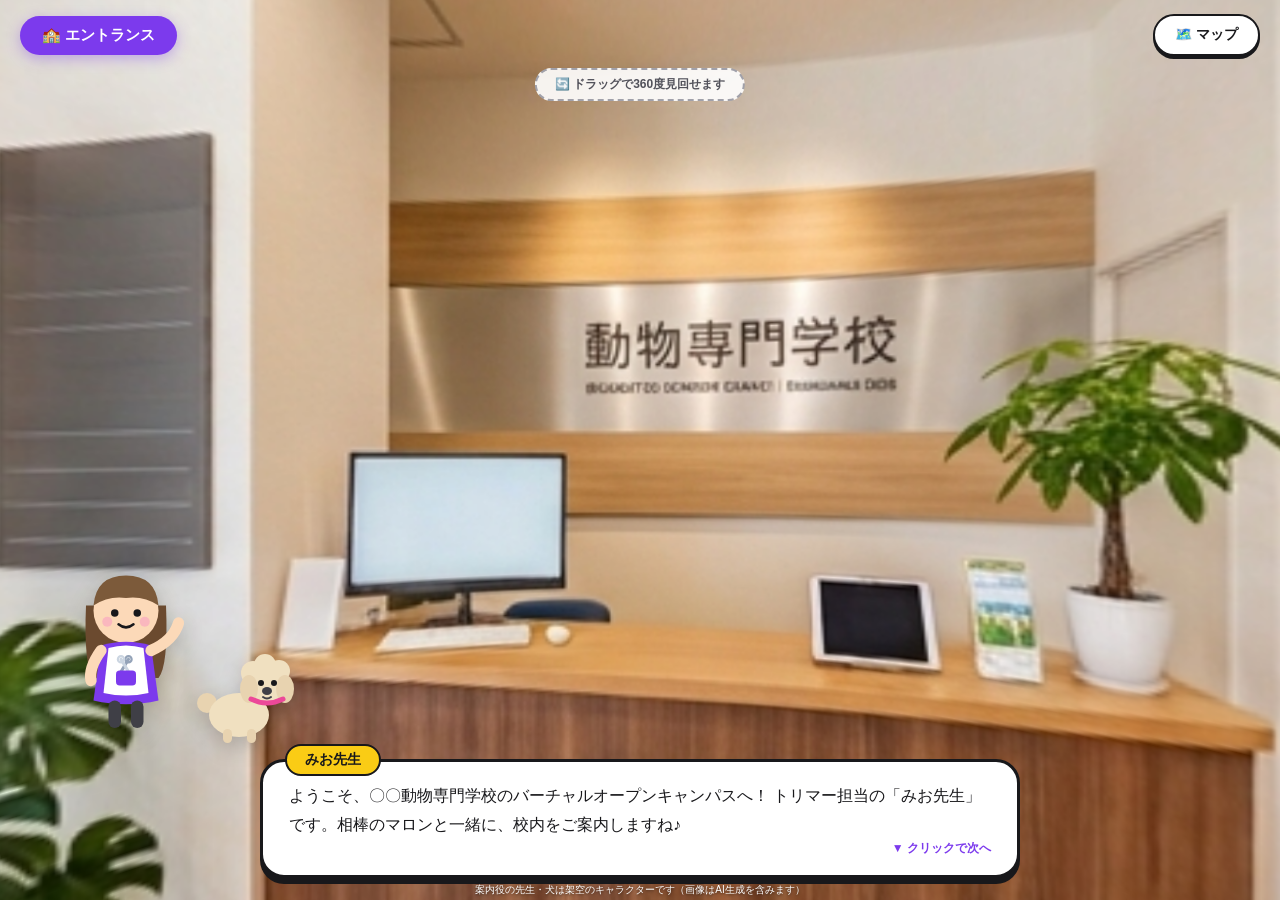
==== open-campus/index.html @ e97d4b20 "feat: 全6エリア完成＋AI生成360度背景を導入 - 看護実習室（さくら先生・新キャラ）・教室（田中先生）・フィナーレ（全員お見送り）を追加 - 全エリアにAI生成の360度背景画像を配置（ph" ====
<!DOCTYPE html>
<html lang="ja">
<head>
<meta charset="UTF-8">
<meta name="viewport" content="width=device-width, initial-scale=1.0">
<title>バーチャルオープンキャンパス｜〇〇動物専門学校</title>
<style>
  :root {
    --purple: #7C3AED;
    --blue: #2563EB;
    --yellow: #FACC15;
    --green: #22C55E;
    --pink: #EC4899;
    --bg: #F4F4F6;
    --ink: #18181B;
  }
  * { margin: 0; padding: 0; box-sizing: border-box; }
  body {
    font-family: "Noto Sans JP", "Hiragino Sans", "Meiryo", sans-serif;
    background: var(--bg);
    color: var(--ink);
    overflow: hidden;
  }

  /* ===== シーン全体 ===== */
  #scene {
    position: relative;
    width: 100vw;
    height: 100vh;
    overflow: hidden;
  }

  /* ===== 360度パノラマ背景 =====
     area.photo に360度写真（エクイレクタングラー形式・横:縦=2:1）の
     パスを入れると実写に切り替わる。null の間は仮背景を自動生成 */
  #pano {
    position: absolute;
    inset: 0;
    width: 100%;
    height: 100%;
    display: block;
    cursor: grab;
    touch-action: none;
    background: linear-gradient(#c7d2fe, #d6d3d1);
  }
  #pano.dragging { cursor: grabbing; }
  #dragHint {
    position: absolute;
    top: 68px;
    left: 50%;
    transform: translateX(-50%);
    background: rgba(255,255,255,0.9);
    border: 2px dashed #A1A1AA;
    border-radius: 999px;
    padding: 6px 18px;
    font-size: 12px;
    font-weight: 700;
    color: #52525B;
    z-index: 15;
    pointer-events: none;
    transition: opacity 0.6s;
  }
  #dragHint.hide { opacity: 0; }

  /* ===== スマホ調整（スマホ優先方針） ===== */
  @media (max-width: 600px) {
    #dialogText { font-size: 14px; }
    .char { bottom: 215px; }
    #dog { bottom: 210px; }
    #areaBadge { font-size: 13px; padding: 8px 16px; }
    #mapBtn { font-size: 13px; padding: 8px 16px; }
    #actions { bottom: 200px; flex-direction: column; align-items: center; }
  }

  /* ===== 上部バー ===== */
  #topbar {
    position: absolute;
    top: 0; left: 0; right: 0;
    display: flex;
    align-items: center;
    justify-content: space-between;
    padding: 14px 20px;
    z-index: 30;
  }
  #areaBadge {
    background: var(--purple);
    color: #fff;
    font-weight: 700;
    font-size: 15px;
    padding: 10px 22px;
    border-radius: 999px;
    box-shadow: 0 4px 14px rgba(124,58,237,0.35);
  }
  #mapBtn {
    background: #fff;
    color: var(--ink);
    font-weight: 700;
    font-size: 14px;
    padding: 10px 20px;
    border-radius: 999px;
    border: 2px solid var(--ink);
    cursor: pointer;
    box-shadow: 0 3px 0 var(--ink);
    transition: transform 0.1s, box-shadow 0.1s;
  }
  #mapBtn:active { transform: translateY(3px); box-shadow: 0 0 0 var(--ink); }

  /* ===== キャラクター配置 ===== */
  .char {
    position: absolute;
    bottom: 160px;
    transition: transform 0.4s ease, opacity 0.4s ease;
    z-index: 10;
  }
  #guide  { left: 4%;  width: min(150px, 20vw); }
  #dog    { left: calc(4% + min(140px, 18vw)); width: min(110px, 15vw); bottom: 155px; }
  #teacher{ right: 4%; width: min(160px, 21vw); opacity: 0; transform: translateX(60px); }
  #teacher.show { opacity: 1; transform: translateX(0); }
  .char svg, .char img { width: 100%; height: auto; display: block; filter: drop-shadow(0 6px 10px rgba(0,0,0,0.18)); }

  /* 架空キャラクターの明記（誤解防止・常時表示） */
  #aiNote {
    position: absolute;
    bottom: 3px;
    left: 50%;
    transform: translateX(-50%);
    font-size: 10px;
    color: #fff;
    text-shadow: 0 1px 3px rgba(0,0,0,0.6);
    z-index: 21;
    pointer-events: none;
    white-space: nowrap;
  }

  /* しゃべっている人がぴょこっと動く */
  @keyframes hop {
    0%, 100% { transform: translateY(0); }
    30% { transform: translateY(-10px); }
  }
  .char.talking svg { animation: hop 0.5s ease; }
  #teacher.show.talking { transform: translateX(0); }

  /* ===== セリフボックス ===== */
  #dialog {
    position: absolute;
    left: 50%;
    bottom: 22px;
    transform: translateX(-50%);
    width: min(760px, 92vw);
    background: #fff;
    border: 3px solid var(--ink);
    border-radius: 24px;
    padding: 20px 26px 18px;
    box-shadow: 0 6px 0 var(--ink);
    cursor: pointer;
    z-index: 20;
    user-select: none;
  }
  #speakerName {
    position: absolute;
    top: -18px;
    left: 22px;
    background: var(--yellow);
    border: 2px solid var(--ink);
    border-radius: 999px;
    padding: 5px 18px;
    font-size: 14px;
    font-weight: 700;
  }
  #speakerName.teacher-tag { background: var(--green); }
  #speakerName.dog-tag { background: var(--pink); color: #fff; }
  #dialogText {
    font-size: 16px;
    line-height: 1.8;
    min-height: 3.6em;
  }
  #nextHint {
    text-align: right;
    font-size: 12px;
    font-weight: 700;
    color: var(--purple);
    animation: blink 1.2s infinite;
  }
  @keyframes blink { 0%,100% { opacity: 1; } 50% { opacity: 0.25; } }

  /* ===== エリア終了時のアクションボタン ===== */
  #actions {
    position: absolute;
    left: 50%;
    bottom: 150px;
    transform: translateX(-50%);
    display: none;
    gap: 12px;
    z-index: 25;
  }
  #actions.show { display: flex; }
  .action-btn {
    background: var(--purple);
    color: #fff;
    font-weight: 700;
    font-size: 15px;
    font-family: inherit;
    padding: 13px 26px;
    border-radius: 999px;
    border: 2px solid var(--ink);
    box-shadow: 0 4px 0 var(--ink);
    cursor: pointer;
    transition: transform 0.1s, box-shadow 0.1s;
  }
  .action-btn.secondary { background: #fff; color: var(--ink); }
  .action-btn:active { transform: translateY(4px); box-shadow: 0 0 0 var(--ink); }
  .action-btn:disabled {
    background: #D4D4D8; color: #71717A;
    box-shadow: 0 4px 0 #A1A1AA; border-color: #A1A1AA;
    cursor: not-allowed;
  }

  /* ===== マップオーバーレイ ===== */
  #mapOverlay {
    position: absolute;
    inset: 0;
    background: rgba(24,24,27,0.65);
    display: none;
    align-items: center;
    justify-content: center;
    z-index: 50;
  }
  #mapOverlay.show { display: flex; }
  #mapPanel {
    background: var(--bg);
    border-radius: 32px;
    padding: 30px 34px;
    width: min(680px, 92vw);
    max-height: 86vh;
    overflow-y: auto;
  }
  #mapPanel h2 {
    font-size: 20px;
    margin-bottom: 4px;
  }
  #mapPanel .sub { font-size: 13px; color: #52525B; margin-bottom: 18px; }
  .map-grid {
    display: grid;
    grid-template-columns: repeat(auto-fill, minmax(180px, 1fr));
    gap: 14px;
  }
  .map-card {
    background: #fff;
    border: 2px solid var(--ink);
    border-radius: 18px;
    padding: 16px;
    cursor: pointer;
    box-shadow: 0 4px 0 var(--ink);
    transition: transform 0.1s, box-shadow 0.1s;
    font-family: inherit;
    text-align: left;
  }
  .map-card:active { transform: translateY(4px); box-shadow: 0 0 0 var(--ink); }
  .map-card .icon { font-size: 30px; }
  .map-card .name { font-weight: 700; font-size: 15px; margin-top: 6px; }
  .map-card .desc { font-size: 12px; color: #52525B; margin-top: 3px; line-height: 1.5; }
  .map-card.locked {
    background: #E4E4E7;
    border-color: #A1A1AA;
    box-shadow: 0 4px 0 #A1A1AA;
    cursor: not-allowed;
    opacity: 0.75;
  }
  .map-card.locked .name::after {
    content: " 準備中";
    font-size: 11px;
    color: var(--pink);
  }
  #closeMap {
    margin-top: 20px;
    width: 100%;
  }
</style>
</head>
<body>

<div id="scene">
  <!-- 360度パノラマ背景 -->
  <canvas id="pano"></canvas>
  <div id="dragHint">🔄 ドラッグで360度見回せます</div>

  <!-- 上部バー -->
  <div id="topbar">
    <div id="areaBadge">🏫 エントランス</div>
    <button id="mapBtn" onclick="openMap()">🗺️ マップ</button>
  </div>

  <!-- 案内役：学生アバター -->
  <div class="char" id="guide">
    <svg viewBox="0 0 120 150" xmlns="http://www.w3.org/2000/svg">
      <!-- 髪（後ろ） -->
      <path d="M28 42 Q26 90 34 100 L86 100 Q94 90 92 42 Z" fill="#6B4A2F"/>
      <!-- 顔 -->
      <circle cx="60" cy="46" r="26" fill="#FCD9B8"/>
      <!-- 前髪 -->
      <path d="M34 42 Q36 18 60 18 Q84 18 86 42 Q74 34 60 36 Q46 34 34 42 Z" fill="#7C5A3A"/>
      <!-- 目 -->
      <circle cx="51" cy="48" r="3" fill="#18181B"/>
      <circle cx="69" cy="48" r="3" fill="#18181B"/>
      <!-- 口（にっこり） -->
      <path d="M54 57 Q60 62 66 57" stroke="#18181B" stroke-width="2" fill="none" stroke-linecap="round"/>
      <!-- ほっぺ -->
      <circle cx="45" cy="55" r="4" fill="#F9A8C0" opacity="0.7"/>
      <circle cx="75" cy="55" r="4" fill="#F9A8C0" opacity="0.7"/>
      <!-- 体（エプロン姿） -->
      <path d="M40 74 Q60 68 80 74 L86 118 Q60 124 34 118 Z" fill="#7C3AED"/>
      <path d="M46 76 Q60 72 74 76 L78 112 Q60 116 42 112 Z" fill="#fff"/>
      <!-- エプロンポケット（トリマーの証・ハサミ入り） -->
      <line x1="56" y1="95" x2="62" y2="85" stroke="#94A3B8" stroke-width="2.5" stroke-linecap="round"/>
      <line x1="62" y1="95" x2="56" y2="85" stroke="#CBD5E1" stroke-width="2.5" stroke-linecap="round"/>
      <circle cx="62" cy="85" r="2.5" fill="none" stroke="#94A3B8" stroke-width="1.8"/>
      <circle cx="56" cy="85" r="2.5" fill="none" stroke="#CBD5E1" stroke-width="1.8"/>
      <rect x="52" y="94" width="16" height="12" rx="3" fill="#7C3AED"/>
      <!-- 腕（右手を上げて案内ポーズ） -->
      <path d="M80 78 Q98 70 102 56" stroke="#FCD9B8" stroke-width="9" fill="none" stroke-linecap="round"/>
      <path d="M40 78 Q30 92 32 102" stroke="#FCD9B8" stroke-width="9" fill="none" stroke-linecap="round"/>
      <!-- 足 -->
      <rect x="46" y="118" width="10" height="22" rx="5" fill="#3F3F46"/>
      <rect x="64" y="118" width="10" height="22" rx="5" fill="#3F3F46"/>
    </svg>
  </div>

  <!-- 案内役：犬（トイプードル風） -->
  <div class="char" id="dog">
    <svg viewBox="0 0 110 100" xmlns="http://www.w3.org/2000/svg">
      <!-- しっぽ -->
      <circle cx="16" cy="58" r="10" fill="#E8D3B0"/>
      <!-- 体 -->
      <ellipse cx="48" cy="70" rx="30" ry="22" fill="#F0E0C0"/>
      <!-- もこもこ頭 -->
      <circle cx="76" cy="38" r="20" fill="#F0E0C0"/>
      <circle cx="62" cy="28" r="12" fill="#F0E0C0"/>
      <circle cx="88" cy="26" r="11" fill="#F0E0C0"/>
      <circle cx="74" cy="20" r="11" fill="#F0E0C0"/>
      <!-- 耳（垂れ耳もこもこ） -->
      <ellipse cx="58" cy="44" rx="9" ry="14" fill="#E8D3B0"/>
      <ellipse cx="94" cy="44" rx="9" ry="14" fill="#E8D3B0"/>
      <!-- 目 -->
      <circle cx="70" cy="38" r="3" fill="#18181B"/>
      <circle cx="83" cy="38" r="3" fill="#18181B"/>
      <!-- 鼻・口 -->
      <ellipse cx="76" cy="46" rx="5" ry="4" fill="#3F3F46"/>
      <path d="M72 52 Q76 55 80 52" stroke="#3F3F46" stroke-width="2" fill="none" stroke-linecap="round"/>
      <!-- 足 -->
      <rect x="32" y="84" width="9" height="14" rx="4.5" fill="#E8D3B0"/>
      <rect x="56" y="84" width="9" height="14" rx="4.5" fill="#E8D3B0"/>
      <!-- 首輪 -->
      <path d="M60 54 Q76 62 92 54" stroke="#EC4899" stroke-width="5" fill="none" stroke-linecap="round"/>
    </svg>
  </div>

  <!-- 先生（エリアごとに登場。見た目はJSのTEACHER_CHARSからキャラ別に注入） -->
  <div class="char" id="teacher"></div>

  <div id="aiNote">案内役の先生・犬は架空のキャラクターです（画像はAI生成を含みます）</div>

  <!-- セリフボックス -->
  <div id="dialog" onclick="nextLine()">
    <div id="speakerName">みお先生</div>
    <div id="dialogText"></div>
    <div id="nextHint">▼ クリックで次へ</div>
  </div>

  <!-- エリア終了時のボタン -->
  <div id="actions">
    <button class="action-btn secondary" onclick="openMap()">🗺️ マップを見る</button>
    <button class="action-btn" id="nextAreaBtn" onclick="goNextArea()">次のエリアへ →</button>
  </div>

  <!-- マップ -->
  <div id="mapOverlay">
    <div id="mapPanel">
      <h2>🗺️ キャンパスマップ</h2>
      <div class="sub">見学したい場所を選んでください</div>
      <div class="map-grid" id="mapGrid"></div>
      <button class="action-btn secondary" id="closeMap" onclick="closeMap()">閉じる</button>
    </div>
  </div>
</div>

<script>
// ================================================================
// エリアデータ
// 新しいエリアを追加する時は、この配列にオブジェクトを1つ足すだけ。
// photo: 実際の写真を使う時にパスを入れる（null ならプレースホルダー表示）
// ================================================================
// 方針メモ：
// - 訪問者の個人情報は一切あずからない（入力フォーム・アクセス解析・Cookie・保存なし）
// - 順路：エントランス → トリミング → トレーニング → 看護 → 教室（座学）→ 実地OC案内で締める
// - エリアは1つずつ作って追加していく（lines が空のエリアは「準備中」でロック）
const AREAS = [
  {
    id: "entrance",
    name: "エントランス",
    icon: "🏫",
    desc: "学校の入口。ツアーはここからスタート！",
    photo: "photos/entrance.jpg",
    unlocked: true,
    lines: [
      { speaker: "guide", name: "みお先生", text: "ようこそ、〇〇動物専門学校のバーチャルオープンキャンパスへ！ トリマー担当の「みお先生」です。相棒のマロンと一緒に、校内をご案内しますね♪" },
      { speaker: "dog", name: "マロン", text: "わんっ！（よろしくね！）" },
      { speaker: "guide", name: "みお先生", text: "ここは学校のエントランス。毎朝、モデル犬のワンちゃんたちが元気に「登校」してくる、にぎやかな場所なんですよ。" },
      { speaker: "teacher", char: "tanaka", name: "田中先生（教務）", text: "こんにちは！ 教務担当の田中です。見学に来てくれてありがとうございます。この学校は「動物が好き」な気持ちを、プロの技術に変える場所です。どうぞゆっくり見ていってくださいね。" },
      { speaker: "guide", name: "みお先生", text: "それではさっそく、いちばんの見どころ・実習室から見ていきましょう！ 右上のマップから行きたい場所を選ぶこともできますよ。" }
    ]
  },
  // ▼ 新しいエリアはここに追加していく（lines を書けば自動で解放される）
  {
    id: "grooming",
    name: "トリミング実習室",
    icon: "✂️",
    desc: "プロ仕様の設備で実習",
    photo: "photos/grooming.jpg",
    unlocked: true,
    lines: [
      { speaker: "guide", name: "みお先生", text: "ここが私の担当、トリミング実習室です！ プロのサロンと同じトリミングテーブルやシャンプー台、ドライヤーがずらりと並んでいるんですよ。" },
      { speaker: "dog", name: "マロン", text: "わん♪（ぼく、ここでカットしてもらうの大好き！）" },
      { speaker: "guide", name: "みお先生", text: "ふふ、マロンはモデル犬の大先輩なんです。授業ではモデル犬たちと一緒に、シャンプーからカットまで、実際に手を動かしながら技術を身につけていきます。" },
      { speaker: "guide", name: "みお先生", text: "あら、マロンったらもうテーブルの上でスタンバイ？ …それでは特別に、ふんわり仕上げにしてあげますね✂️" },
      { speaker: "dog", name: "マロン", text: "わふ〜ん♪（ふわふわになった〜！）" },
      { speaker: "guide", name: "みお先生", text: "在学中にトリマーの資格取得を目指せて、卒業後はサロンや動物病院など進路もさまざま。詳しい話は、ぜひ実地のオープンキャンパスで聞いてくださいね！" }
    ]
  },
  {
    id: "training",
    name: "トレーニング実習室",
    icon: "🎾",
    desc: "しつけ・訓練の実習",
    photo: "photos/training.jpg",
    unlocked: true,
    lines: [
      { speaker: "guide", name: "みお先生", text: "続いては、トレーニング実習室です！ 担当は…あ、大地先生、こんにちは！" },
      { speaker: "teacher", char: "daichi", name: "大地先生（トレーニング担当）", text: "おう、よく来たな！ トレーニング担当の大地だ。ここでは「おすわり」「マテ」の基本のしつけから、障害物コースを駆け抜けるアジリティまで、犬と一緒に体を動かして学ぶぞ！" },
      { speaker: "teacher", char: "daichi", name: "大地先生（トレーニング担当）", text: "よし、ここでクイズだ！ 犬がしっぽをブンブン振っている時の気持ちは？ …①うれしい ②緊張していることもある。どっちだと思う？" },
      { speaker: "guide", name: "みお先生", text: "正解は…実は②のこともあるんです！ しっぽの高さや振り方で、気持ちは全然違います。そんな「犬の気持ちの読み方」も、授業でしっかり学びますよ📖" },
      { speaker: "dog", name: "マロン", text: "わんっ！（ぼくにも合図出して出して！）" },
      { speaker: "teacher", char: "daichi", name: "大地先生（トレーニング担当）", text: "お、マロンはやる気満々だな。よーし……ハイタッチ！" },
      { speaker: "dog", name: "マロン", text: "わん♪（ぱちーん！）" },
      { speaker: "guide", name: "みお先生", text: "できました〜！ マロンのこの技も、ここの授業で覚えたんですよ。犬と気持ちが通じる瞬間は、ぜひ実地のオープンキャンパスで体験してくださいね！" }
    ]
  },
  {
    id: "nursing",
    name: "看護実習室",
    icon: "🩺",
    desc: "動物看護の実習",
    photo: "photos/nursing.jpg",
    unlocked: true,
    lines: [
      { speaker: "guide", name: "みお先生", text: "次は看護実習室です。ここでは、動物たちの健康を守るための勉強をしています。あ、さくら先生！" },
      { speaker: "teacher", char: "sakura", name: "さくら先生（動物看護担当）", text: "こんにちは、動物看護担当のさくらです♪ ここでは聴診器での心音チェックや体重測定など、動物たちの毎日の健康チェックを実習で学びます。" },
      { speaker: "teacher", char: "sakura", name: "さくら先生（動物看護担当）", text: "顕微鏡や処置台など、動物病院と同じような機器もそろっているんですよ。それでは…マロンちゃん、今日も健康診断してみようか♪" },
      { speaker: "dog", name: "マロン", text: "わん…（ドキドキ…でもさくら先生は優しいから平気！）" },
      { speaker: "teacher", char: "sakura", name: "さくら先生（動物看護担当）", text: "うんうん、心臓の音もとってもきれい。マロンちゃん、今日も元気いっぱいです◎" },
      { speaker: "guide", name: "みお先生", text: "ここでの学びは、国家資格「愛玩動物看護師」を目指す道にもつながっています。動物の命を支えるお仕事に興味がある方は、ぜひじっくり見てくださいね。" }
    ]
  },
  {
    id: "classroom",
    name: "教室（座学）",
    icon: "📚",
    desc: "授業や学べる内容を紹介",
    photo: "photos/classroom.jpg",
    unlocked: true,
    lines: [
      { speaker: "guide", name: "みお先生", text: "最後は教室です。座学の授業はこのお部屋で行います。田中先生、いま授業中ですか？" },
      { speaker: "teacher", char: "tanaka", name: "田中先生（教務）", text: "おや、みなさんようこそ。ちょうど犬学の授業中ですよ。犬の体のしくみ、動物行動学、ペットビジネスまで、座学では幅広く学びます。" },
      { speaker: "teacher", char: "tanaka", name: "田中先生（教務）", text: "「なぜ？」を教室で学んで、実習室で「なるほど！」と確かめる。この繰り返しが、プロへのいちばんの近道なんです。" },
      { speaker: "guide", name: "みお先生", text: "クラスは質問しやすい雰囲気で、同じ夢を持つ仲間ともすぐ仲良くなれますよ。…あら？ マロン？" },
      { speaker: "dog", name: "マロン", text: "すぴー…（授業の声、きもちいい…）" },
      { speaker: "guide", name: "みお先生", text: "もう、マロンったら！ ふふ、こんなふうに犬たちと一緒に、のびのび学べる学校です♪" }
    ]
  },
  {
    id: "finale",
    name: "実地オープンキャンパス案内",
    icon: "🌸",
    desc: "次は本物の学校で会いましょう！",
    photo: "photos/finale.jpg",
    unlocked: true,
    lines: [
      { speaker: "guide", name: "みお先生", text: "これでバーチャルオープンキャンパスはおしまいです。最後に、先生たちからメッセージがあります！" },
      { speaker: "teacher", char: "tanaka", name: "田中先生（教務）", text: "本日はご来場ありがとうございました。実際の学校では、授業見学や個別相談もできますよ。" },
      { speaker: "teacher", char: "daichi", name: "大地先生（トレーニング担当）", text: "次は本物のワンちゃんたちと一緒に待ってるぞ！ 体験実習、燃えるぞー！" },
      { speaker: "teacher", char: "sakura", name: "さくら先生（動物看護担当）", text: "かわいいモデル犬たちも、みなさんに会えるのを楽しみにしています♪" },
      { speaker: "dog", name: "マロン", text: "わんわんっ！（今度は本物のぼくに会いに来てね！）" },
      { speaker: "guide", name: "みお先生", text: "実地のオープンキャンパスの日程は、学校の公式サイトでご案内しています。それでは、本物の学校でお会いしましょう！ 案内役は、みお先生とマロンでした♪" }
    ]
  }
];

// ================================================================
// 360度パノラマビューア（外部ライブラリ不使用・WebGL直書き）
// 実写に切り替える時：AREAS の photo に 2:1 のエクイレクタングラー
// 画像パス（例 "photos/entrance.jpg"）を入れるだけ。
// ================================================================
const panoCanvas = document.getElementById("pano");
const gl = panoCanvas.getContext("webgl", { antialias: true });
let yaw = 0, pitch = 0, autoRotate = true, texReady = false;
const uni = {};

const VSH = `attribute vec2 aPos; varying vec2 vUV;
void main(){ vUV = aPos; gl_Position = vec4(aPos, 0.0, 1.0); }`;
const FSH = `precision mediump float; varying vec2 vUV;
uniform float uYaw,uPitch,uAspect,uFov; uniform sampler2D uTex;
void main(){
  float t = tan(uFov*0.5);
  vec3 d = normalize(vec3(vUV.x*t*uAspect, vUV.y*t, -1.0));
  float cp=cos(uPitch), sp=sin(uPitch);
  d = vec3(d.x, d.y*cp - d.z*sp, d.y*sp + d.z*cp);
  float cy=cos(uYaw), sy=sin(uYaw);
  d = vec3(d.x*cy + d.z*sy, d.y, -d.x*sy + d.z*cy);
  float u = atan(d.x, -d.z)/6.2831853 + 0.5;
  float v = 0.5 - asin(clamp(d.y,-1.0,1.0))/3.1415927;
  gl_FragColor = texture2D(uTex, vec2(u,v));
}`;

function initPano() {
  if (!gl) return;
  const sh = (type, src) => {
    const s = gl.createShader(type);
    gl.shaderSource(s, src);
    gl.compileShader(s);
    return s;
  };
  const prog = gl.createProgram();
  gl.attachShader(prog, sh(gl.VERTEX_SHADER, VSH));
  gl.attachShader(prog, sh(gl.FRAGMENT_SHADER, FSH));
  gl.linkProgram(prog);
  gl.useProgram(prog);
  const buf = gl.createBuffer();
  gl.bindBuffer(gl.ARRAY_BUFFER, buf);
  gl.bufferData(gl.ARRAY_BUFFER, new Float32Array([-1,-1, 1,-1, -1,1, 1,1]), gl.STATIC_DRAW);
  const loc = gl.getAttribLocation(prog, "aPos");
  gl.enableVertexAttribArray(loc);
  gl.vertexAttribPointer(loc, 2, gl.FLOAT, false, 0, 0);
  ["uYaw","uPitch","uAspect","uFov"].forEach(n => uni[n] = gl.getUniformLocation(prog, n));
  gl.bindTexture(gl.TEXTURE_2D, gl.createTexture());
  resizePano();
  requestAnimationFrame(drawPano);
}

function setPanoTexture(source) {
  if (!gl) return;
  gl.texImage2D(gl.TEXTURE_2D, 0, gl.RGBA, gl.RGBA, gl.UNSIGNED_BYTE, source);
  gl.generateMipmap(gl.TEXTURE_2D);
  gl.texParameteri(gl.TEXTURE_2D, gl.TEXTURE_MIN_FILTER, gl.LINEAR_MIPMAP_LINEAR);
  gl.texParameteri(gl.TEXTURE_2D, gl.TEXTURE_WRAP_S, gl.REPEAT);
  gl.texParameteri(gl.TEXTURE_2D, gl.TEXTURE_WRAP_T, gl.CLAMP_TO_EDGE);
  texReady = true;
}

function resizePano() {
  if (!gl) return;
  const dpr = Math.min(window.devicePixelRatio || 1, 2);
  panoCanvas.width = panoCanvas.clientWidth * dpr;
  panoCanvas.height = panoCanvas.clientHeight * dpr;
  gl.viewport(0, 0, panoCanvas.width, panoCanvas.height);
}
window.addEventListener("resize", resizePano);

function drawPano() {
  if (gl && texReady) {
    if (autoRotate) yaw += 0.0008;
    gl.uniform1f(uni.uYaw, yaw);
    gl.uniform1f(uni.uPitch, pitch);
    gl.uniform1f(uni.uAspect, panoCanvas.width / panoCanvas.height);
    gl.uniform1f(uni.uFov, (panoCanvas.clientWidth < 600 ? 85 : 72) * Math.PI / 180);
    gl.drawArrays(gl.TRIANGLE_STRIP, 0, 4);
  }
  requestAnimationFrame(drawPano);
}

// ドラッグ・スワイプで見回す
let dragging = false, lastX = 0, lastY = 0;
panoCanvas.addEventListener("pointerdown", e => {
  dragging = true;
  autoRotate = false;
  lastX = e.clientX; lastY = e.clientY;
  panoCanvas.classList.add("dragging");
  panoCanvas.setPointerCapture(e.pointerId);
  document.getElementById("dragHint").classList.add("hide");
});
panoCanvas.addEventListener("pointermove", e => {
  if (!dragging) return;
  yaw   += (e.clientX - lastX) * 0.0035;
  pitch += (e.clientY - lastY) * 0.0035;
  pitch = Math.max(-1.2, Math.min(1.2, pitch));
  lastX = e.clientX; lastY = e.clientY;
});
["pointerup", "pointercancel"].forEach(ev =>
  panoCanvas.addEventListener(ev, () => {
    dragging = false;
    panoCanvas.classList.remove("dragging");
  })
);

// 仮背景（360度写真が来るまでのプレースホルダー）を自動生成
function makePlaceholderPano(area) {
  const W = 2048, H = 1024;
  const c = document.createElement("canvas");
  c.width = W; c.height = H;
  const x = c.getContext("2d");
  const horizon = H * 0.62;

  // 天井〜壁
  const g = x.createLinearGradient(0, 0, 0, horizon);
  g.addColorStop(0, "#c7d2fe");
  g.addColorStop(1, "#eef2ff");
  x.fillStyle = g;
  x.fillRect(0, 0, W, horizon);

  // 床
  const f = x.createLinearGradient(0, horizon, 0, H);
  f.addColorStop(0, "#e7e5e4");
  f.addColorStop(1, "#a8a29e");
  x.fillStyle = f;
  x.fillRect(0, horizon, W, H - horizon);

  // 巾木ライン
  x.fillStyle = "rgba(24,24,27,0.2)";
  x.fillRect(0, horizon - 3, W, 6);

  // 床のパース線（奥行き感）
  x.strokeStyle = "rgba(24,24,27,0.08)";
  x.lineWidth = 3;
  for (let i = 0; i <= 32; i++) {
    x.beginPath();
    x.moveTo((W / 32) * i, horizon);
    x.lineTo((W / 32) * i, H);
    x.stroke();
  }

  // 右側に窓
  x.fillStyle = "#bfdbfe";
  x.strokeStyle = "#818cf8";
  x.lineWidth = 6;
  for (const wx of [W * 0.68, W * 0.80]) {
    x.fillRect(wx, H * 0.30, W * 0.08, H * 0.24);
    x.strokeRect(wx, H * 0.30, W * 0.08, H * 0.24);
  }

  // 左側にドア
  x.fillStyle = "#ddd6fe";
  x.strokeStyle = "#7C3AED";
  x.fillRect(W * 0.22, H * 0.28, W * 0.07, H * 0.34);
  x.strokeRect(W * 0.22, H * 0.28, W * 0.07, H * 0.34);

  // 前方の案内パネル
  const label = "📷 ここに「" + area.name + "」の360度写真が入ります";
  x.font = "bold 44px 'Noto Sans JP', 'Hiragino Sans', 'Meiryo', sans-serif";
  x.textAlign = "center";
  x.textBaseline = "middle";
  const tw = x.measureText(label).width;
  const px = W / 2, py = H * 0.42, pw = tw + 80, ph = 100;
  x.fillStyle = "rgba(255,255,255,0.9)";
  x.strokeStyle = "#A1A1AA";
  x.lineWidth = 4;
  x.setLineDash([14, 10]);
  x.beginPath();
  if (x.roundRect) x.roundRect(px - pw / 2, py - ph / 2, pw, ph, 30);
  else x.rect(px - pw / 2, py - ph / 2, pw, ph);
  x.fill();
  x.stroke();
  x.setLineDash([]);
  x.fillStyle = "#3F3F46";
  x.fillText(label, px, py);

  // 方角の目印
  x.font = "bold 34px 'Noto Sans JP', sans-serif";
  x.fillStyle = "rgba(63,63,70,0.55)";
  x.fillText("ひだり →", W * 0.25, H * 0.20);
  x.fillText("← みぎ", W * 0.75, H * 0.20);
  x.fillText("うしろ", W * 0.03, H * 0.20);
  x.fillText("うしろ", W * 0.97, H * 0.20);

  return c;
}

function setPanorama(area) {
  yaw = 0; pitch = 0; autoRotate = true;
  // まず仮背景を表示し、photo のファイルが実在すれば読み込み完了後に差し替える
  // （ファイルがまだ無くてもエラーにならず仮背景のまま動く）
  setPanoTexture(makePlaceholderPano(area));
  if (area.photo) {
    const img = new Image();
    img.onload = () => {
      // WebGL1は2の累乗サイズしか扱えないため、どんな画像が来ても
      // 2:1の累乗キャンバスに描き直してから使う（サイズ・比率は自由でOK）
      const max = gl ? gl.getParameter(gl.MAX_TEXTURE_SIZE) : 2048;
      const w = max >= 4096 ? 4096 : 2048;
      const pot = document.createElement("canvas");
      pot.width = w;
      pot.height = w / 2;
      pot.getContext("2d").drawImage(img, 0, 0, pot.width, pot.height);
      setPanoTexture(pot);
    };
    img.src = area.photo;
  }
}

// ================================================================
// 先生キャラの見た目（性格・担当の特徴を反映して描き分け）
// 新しい先生を作る時：ここにSVGを追加し、セリフに char: "キー" を付ける
// ================================================================
const TEACHER_CHARS = {
  // 田中先生（教務）：穏やか系。カーディガン＋ネクタイ＋丸メガネ
  tanaka: `<svg viewBox="0 0 120 155" xmlns="http://www.w3.org/2000/svg">
    <circle cx="60" cy="42" r="25" fill="#F5CBA7"/>
    <path d="M35 40 Q34 15 60 14 Q86 15 85 40 Q80 26 60 28 Q40 26 35 40 Z" fill="#78716C"/>
    <circle cx="50" cy="44" r="8" fill="none" stroke="#18181B" stroke-width="2"/>
    <circle cx="70" cy="44" r="8" fill="none" stroke="#18181B" stroke-width="2"/>
    <line x1="58" y1="44" x2="62" y2="44" stroke="#18181B" stroke-width="2"/>
    <circle cx="50" cy="44" r="2.5" fill="#18181B"/>
    <circle cx="70" cy="44" r="2.5" fill="#18181B"/>
    <path d="M54 56 Q60 60 66 56" stroke="#18181B" stroke-width="2" fill="none" stroke-linecap="round"/>
    <path d="M38 70 Q60 64 82 70 L90 122 Q60 128 30 122 Z" fill="#3B5BA5"/>
    <path d="M52 68 Q60 74 68 68 L66 98 L54 98 Z" fill="#fff"/>
    <path d="M57 70 L60 94 L63 70 Z" fill="#7C3AED"/>
    <path d="M82 74 Q100 64 104 48" stroke="#3B5BA5" stroke-width="11" fill="none" stroke-linecap="round"/>
    <circle cx="104" cy="46" r="7" fill="#F5CBA7"/>
    <path d="M38 74 Q28 90 30 100" stroke="#3B5BA5" stroke-width="11" fill="none" stroke-linecap="round"/>
    <circle cx="30" cy="102" r="6" fill="#F5CBA7"/>
    <rect x="46" y="122" width="10" height="24" rx="5" fill="#57534E"/>
    <rect x="64" y="122" width="10" height="24" rx="5" fill="#57534E"/>
  </svg>`,
  // 大地先生（トレーニング）：熱血系。日焼け肌＋赤ジャージ＋ホイッスル＋ガッツポーズ
  daichi: `<svg viewBox="0 0 120 155" xmlns="http://www.w3.org/2000/svg">
    <circle cx="60" cy="42" r="25" fill="#EDB183"/>
    <path d="M35 42 Q33 20 40 18 L46 26 L52 14 L58 24 L64 12 L70 24 L78 16 L85 22 Q87 30 85 42 Q78 28 60 30 Q42 28 35 42 Z" fill="#292524"/>
    <path d="M43 37 L55 35" stroke="#292524" stroke-width="3" stroke-linecap="round"/>
    <path d="M65 35 L77 37" stroke="#292524" stroke-width="3" stroke-linecap="round"/>
    <circle cx="49" cy="44" r="3" fill="#18181B"/>
    <circle cx="71" cy="44" r="3" fill="#18181B"/>
    <path d="M48 54 Q60 66 72 54 Q60 60 48 54 Z" fill="#fff" stroke="#18181B" stroke-width="2"/>
    <path d="M38 70 Q60 64 82 70 L90 122 Q60 128 30 122 Z" fill="#DC2626"/>
    <path d="M60 68 L60 122" stroke="#fff" stroke-width="3"/>
    <path d="M50 69 Q60 78 70 69" stroke="#FACC15" stroke-width="3" fill="none"/>
    <rect x="55" y="76" width="10" height="8" rx="3" fill="#FACC15" stroke="#18181B" stroke-width="1.5"/>
    <path d="M82 72 Q96 58 98 42" stroke="#DC2626" stroke-width="12" fill="none" stroke-linecap="round"/>
    <path d="M84 70 Q95 59 96 47" stroke="#fff" stroke-width="3" fill="none" stroke-linecap="round"/>
    <circle cx="98" cy="38" r="9" fill="#EDB183"/>
    <path d="M38 74 Q28 90 30 100" stroke="#DC2626" stroke-width="12" fill="none" stroke-linecap="round"/>
    <circle cx="30" cy="102" r="6" fill="#EDB183"/>
    <rect x="46" y="122" width="10" height="24" rx="5" fill="#1E3A8A"/>
    <rect x="64" y="122" width="10" height="24" rx="5" fill="#1E3A8A"/>
  </svg>`,
  // さくら先生（動物看護）：優しいお姉さん系。白衣＋ピンクスクラブ＋聴診器
  sakura: `<svg viewBox="0 0 120 155" xmlns="http://www.w3.org/2000/svg">
    <path d="M32 40 Q30 78 38 86 L82 86 Q90 78 88 40 Z" fill="#5B4636"/>
    <circle cx="60" cy="42" r="25" fill="#FCD9B8"/>
    <path d="M35 40 Q36 16 60 16 Q84 16 85 40 Q72 32 60 34 Q48 32 35 40 Z" fill="#6B5442"/>
    <circle cx="82" cy="26" r="5" fill="#F9A8C0"/>
    <circle cx="51" cy="46" r="3" fill="#18181B"/>
    <circle cx="69" cy="46" r="3" fill="#18181B"/>
    <path d="M54 55 Q60 60 66 55" stroke="#18181B" stroke-width="2" fill="none" stroke-linecap="round"/>
    <circle cx="45" cy="53" r="4" fill="#F9A8C0" opacity="0.7"/>
    <circle cx="75" cy="53" r="4" fill="#F9A8C0" opacity="0.7"/>
    <path d="M38 70 Q60 64 82 70 L90 122 Q60 128 30 122 Z" fill="#fff" stroke="#D4D4D8" stroke-width="2"/>
    <path d="M60 70 L60 122" stroke="#D4D4D8" stroke-width="2"/>
    <path d="M52 68 Q60 74 68 68 L66 84 L54 84 Z" fill="#EC4899"/>
    <path d="M52 70 Q56 88 64 90" stroke="#57534E" stroke-width="3" fill="none"/>
    <circle cx="66" cy="91" r="5" fill="#94A3B8" stroke="#57534E" stroke-width="2"/>
    <path d="M82 74 Q98 68 102 54" stroke="#fff" stroke-width="11" fill="none" stroke-linecap="round"/>
    <circle cx="102" cy="52" r="6.5" fill="#FCD9B8"/>
    <path d="M38 74 Q28 90 30 100" stroke="#fff" stroke-width="11" fill="none" stroke-linecap="round"/>
    <circle cx="30" cy="102" r="6" fill="#FCD9B8"/>
    <rect x="46" y="122" width="10" height="24" rx="5" fill="#E5E7EB"/>
    <rect x="64" y="122" width="10" height="24" rx="5" fill="#E5E7EB"/>
  </svg>`
};

// ================================================================
// リアル画像への差し替え設定
// chars/ フォルダに画像（背景透過PNG推奨）を置くと、読み込みに成功した
// キャラだけ自動でイラスト→リアル画像に切り替わる（無ければイラストのまま）
// 生成方法は「画像生成ガイド.md」を参照
// ================================================================
const CHAR_IMAGES = {
  guide:  "chars/mio.png",     // みお先生
  dog:    "chars/maron.png",   // マロン
  tanaka: "chars/tanaka.png",  // 田中先生（教務）
  daichi: "chars/daichi.png",  // 大地先生（トレーニング）
  sakura: "chars/sakura.png"   // さくら先生（動物看護）
};

function applyCharImage(elm, path) {
  if (!path) return;
  const img = new Image();
  img.alt = "";
  img.onload = () => { elm.innerHTML = ""; elm.appendChild(img); };
  img.src = path;
}

// ================================================================
// ツアー進行ロジック
// ================================================================
let currentAreaIndex = 0;
let currentLineIndex = 0;

const el = {
  badge: document.getElementById("areaBadge"),
  speakerName: document.getElementById("speakerName"),
  dialogText: document.getElementById("dialogText"),
  dialog: document.getElementById("dialog"),
  actions: document.getElementById("actions"),
  nextAreaBtn: document.getElementById("nextAreaBtn"),
  teacher: document.getElementById("teacher"),
  guide: document.getElementById("guide"),
  dog: document.getElementById("dog"),
  mapOverlay: document.getElementById("mapOverlay"),
  mapGrid: document.getElementById("mapGrid")
};

function loadArea(index) {
  const area = AREAS[index];
  currentAreaIndex = index;
  currentLineIndex = 0;
  el.badge.textContent = `${area.icon} ${area.name}`;
  setPanorama(area);
  el.teacher.classList.remove("show");
  el.actions.classList.remove("show");
  el.dialog.style.display = "block";
  showLine();
}

function showLine() {
  const area = AREAS[currentAreaIndex];
  const line = area.lines[currentLineIndex];
  if (!line) return endArea();

  el.speakerName.textContent = line.name;
  el.speakerName.className = "";
  if (line.speaker === "teacher") el.speakerName.classList.add("teacher-tag");
  if (line.speaker === "dog") el.speakerName.classList.add("dog-tag");
  el.dialogText.textContent = line.text;

  // 先生のセリフになったら、そのキャラの見た目で登場させる
  if (line.speaker === "teacher") {
    if (el.teacher.dataset.char !== line.char) {
      el.teacher.innerHTML = TEACHER_CHARS[line.char] || "";
      el.teacher.dataset.char = line.char;
      applyCharImage(el.teacher, CHAR_IMAGES[line.char]);
    }
    el.teacher.classList.add("show");
  }

  // しゃべる人をぴょこっと動かす
  [el.guide, el.dog, el.teacher].forEach(c => c.classList.remove("talking"));
  const talker = line.speaker === "guide" ? el.guide : line.speaker === "dog" ? el.dog : el.teacher;
  talker.classList.add("talking");
  setTimeout(() => talker.classList.remove("talking"), 500);
}

function nextLine() {
  currentLineIndex++;
  if (currentLineIndex >= AREAS[currentAreaIndex].lines.length) {
    endArea();
  } else {
    showLine();
  }
}

function endArea() {
  el.dialog.style.display = "none";
  el.actions.classList.add("show");
  // 次の解放済みエリアがあるかチェック（最後まで来たら最初に戻れる）
  const next = AREAS.slice(currentAreaIndex + 1).find(a => a.unlocked);
  el.nextAreaBtn.disabled = false;
  el.nextAreaBtn.textContent = next ? `${next.name}へ →` : "🏫 最初から見る";
}

function goNextArea() {
  const nextIndex = AREAS.findIndex((a, i) => i > currentAreaIndex && a.unlocked);
  loadArea(nextIndex !== -1 ? nextIndex : 0);
}

// ================================================================
// マップ
// ================================================================
function openMap() {
  el.mapGrid.innerHTML = "";
  AREAS.forEach((area, i) => {
    const card = document.createElement("button");
    card.className = "map-card" + (area.unlocked ? "" : " locked");
    card.innerHTML = `<div class="icon">${area.icon}</div><div class="name">${area.name}</div><div class="desc">${area.desc}</div>`;
    if (area.unlocked) {
      card.onclick = () => { closeMap(); loadArea(i); };
    } else {
      card.disabled = true;
    }
    el.mapGrid.appendChild(card);
  });
  el.mapOverlay.classList.add("show");
}
function closeMap() {
  el.mapOverlay.classList.remove("show");
}

// スタート
initPano();
applyCharImage(el.guide, CHAR_IMAGES.guide);
applyCharImage(el.dog, CHAR_IMAGES.dog);
loadArea(0);
</script>
</body>
</html>
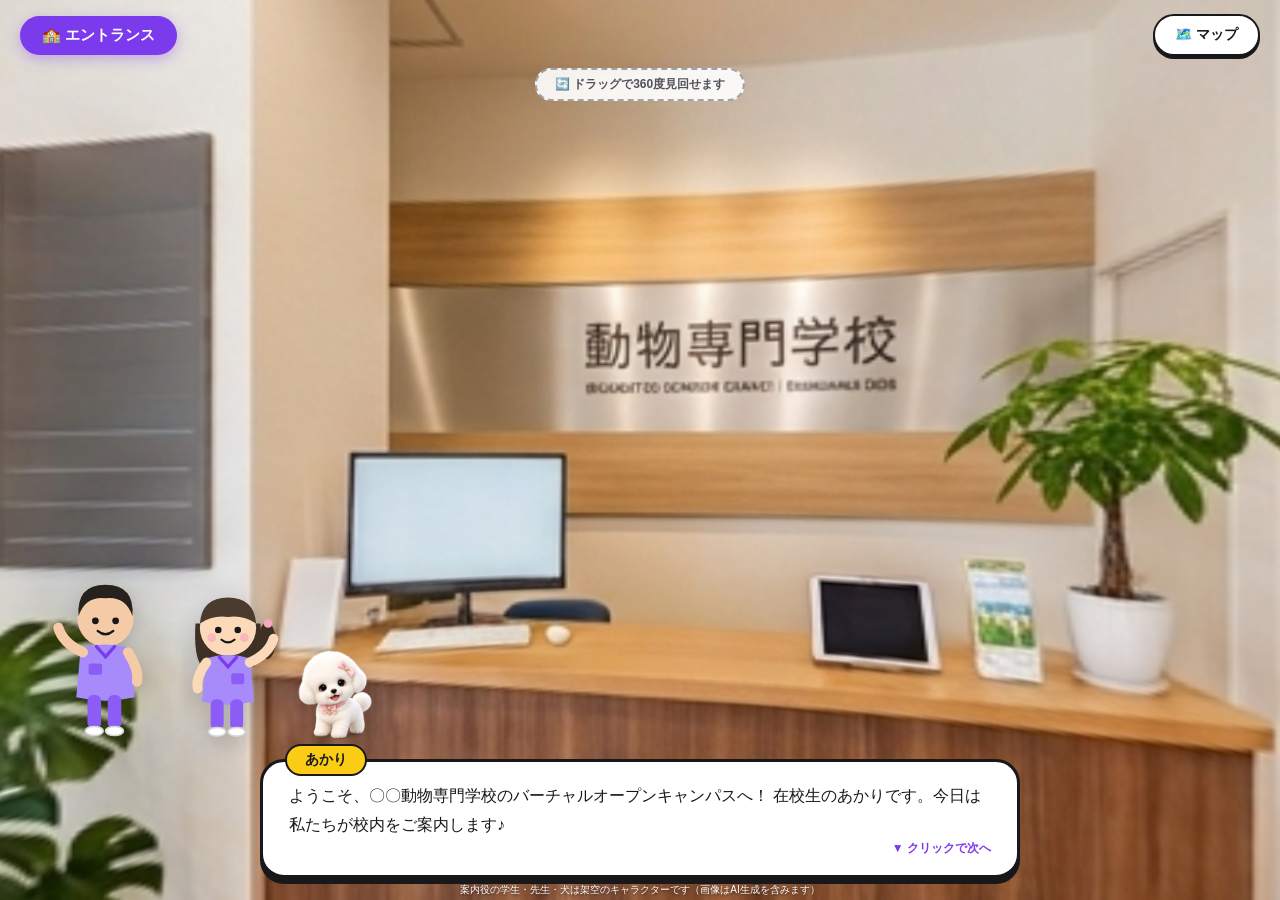
==== commit c159c279: "feat: 案内役を学生2名（あかり・りく）に変更、みお先生はトリマー担当に - 案内役：あかり（女子）＋りく（男子）のラベンダースクラブ制服の学生2名体制 - みお先生はトリミング実習室の担当の先生" ====
--- a/open-campus/index.html
+++ b/open-campus/index.html
@@ -112,8 +112,9 @@
     transition: transform 0.4s ease, opacity 0.4s ease;
     z-index: 10;
   }
-  #guide  { left: 4%;  width: min(150px, 20vw); }
-  #dog    { left: calc(4% + min(140px, 18vw)); width: min(110px, 15vw); bottom: 155px; }
+  #guide2 { left: 3%; width: min(135px, 17.5vw); }
+  #guide  { left: calc(3% + min(125px, 16vw)); width: min(130px, 17vw); }
+  #dog    { left: calc(3% + min(120px, 15vw) + min(125px, 16vw)); width: min(100px, 13vw); bottom: 155px; }
   #teacher{ right: 4%; width: min(160px, 21vw); opacity: 0; transform: translateX(60px); }
   #teacher.show { opacity: 1; transform: translateX(0); }
   .char svg, .char img { width: 100%; height: auto; display: block; filter: drop-shadow(0 6px 10px rgba(0,0,0,0.18)); }
@@ -169,6 +170,7 @@
   }
   #speakerName.teacher-tag { background: var(--green); }
   #speakerName.dog-tag { background: var(--pink); color: #fff; }
+  #speakerName.guide2-tag { background: var(--blue); color: #fff; }
   #dialogText {
     font-size: 16px;
     line-height: 1.8;
@@ -290,15 +292,17 @@
     <button id="mapBtn" onclick="openMap()">🗺️ マップ</button>
   </div>
 
-  <!-- 案内役：学生アバター -->
+  <!-- 案内役：あかり（女子学生・ラベンダースクラブ） -->
   <div class="char" id="guide">
     <svg viewBox="0 0 120 150" xmlns="http://www.w3.org/2000/svg">
-      <!-- 髪（後ろ） -->
-      <path d="M28 42 Q26 90 34 100 L86 100 Q94 90 92 42 Z" fill="#6B4A2F"/>
+      <!-- 髪（後ろ・ポニーテール） -->
+      <path d="M30 42 Q28 72 36 82 L84 82 Q92 72 90 42 Z" fill="#3F3026"/>
+      <ellipse cx="96" cy="58" rx="8" ry="17" fill="#3F3026"/>
+      <circle cx="97" cy="42" r="4" fill="#F9A8C0"/>
       <!-- 顔 -->
       <circle cx="60" cy="46" r="26" fill="#FCD9B8"/>
       <!-- 前髪 -->
-      <path d="M34 42 Q36 18 60 18 Q84 18 86 42 Q74 34 60 36 Q46 34 34 42 Z" fill="#7C5A3A"/>
+      <path d="M34 42 Q36 18 60 18 Q84 18 86 42 Q74 34 60 36 Q46 34 34 42 Z" fill="#4A3B2E"/>
       <!-- 目 -->
       <circle cx="51" cy="48" r="3" fill="#18181B"/>
       <circle cx="69" cy="48" r="3" fill="#18181B"/>
@@ -307,25 +311,51 @@
       <!-- ほっぺ -->
       <circle cx="45" cy="55" r="4" fill="#F9A8C0" opacity="0.7"/>
       <circle cx="75" cy="55" r="4" fill="#F9A8C0" opacity="0.7"/>
-      <!-- 体（エプロン姿） -->
-      <path d="M40 74 Q60 68 80 74 L86 118 Q60 124 34 118 Z" fill="#7C3AED"/>
-      <path d="M46 76 Q60 72 74 76 L78 112 Q60 116 42 112 Z" fill="#fff"/>
-      <!-- エプロンポケット（トリマーの証・ハサミ入り） -->
-      <line x1="56" y1="95" x2="62" y2="85" stroke="#94A3B8" stroke-width="2.5" stroke-linecap="round"/>
-      <line x1="62" y1="95" x2="56" y2="85" stroke="#CBD5E1" stroke-width="2.5" stroke-linecap="round"/>
-      <circle cx="62" cy="85" r="2.5" fill="none" stroke="#94A3B8" stroke-width="1.8"/>
-      <circle cx="56" cy="85" r="2.5" fill="none" stroke="#CBD5E1" stroke-width="1.8"/>
-      <rect x="52" y="94" width="16" height="12" rx="3" fill="#7C3AED"/>
+      <!-- スクラブ上衣（ラベンダー・Vネック） -->
+      <path d="M40 74 Q60 68 80 74 L84 114 Q60 120 36 114 Z" fill="#A78BFA"/>
+      <path d="M52 73 L60 82 L68 73" stroke="#7C3AED" stroke-width="3" fill="none" stroke-linecap="round"/>
+      <rect x="63" y="88" width="12" height="10" rx="2" fill="#8B5CF6"/>
       <!-- 腕（右手を上げて案内ポーズ） -->
       <path d="M80 78 Q98 70 102 56" stroke="#FCD9B8" stroke-width="9" fill="none" stroke-linecap="round"/>
       <path d="M40 78 Q30 92 32 102" stroke="#FCD9B8" stroke-width="9" fill="none" stroke-linecap="round"/>
-      <!-- 足 -->
-      <rect x="46" y="118" width="10" height="22" rx="5" fill="#3F3F46"/>
-      <rect x="64" y="118" width="10" height="22" rx="5" fill="#3F3F46"/>
+      <!-- スクラブパンツ -->
+      <rect x="44" y="112" width="12" height="28" rx="5" fill="#8B5CF6"/>
+      <rect x="62" y="112" width="12" height="28" rx="5" fill="#8B5CF6"/>
+      <!-- スニーカー -->
+      <ellipse cx="50" cy="142" rx="8" ry="4" fill="#fff" stroke="#D4D4D8" stroke-width="1.5"/>
+      <ellipse cx="68" cy="142" rx="8" ry="4" fill="#fff" stroke="#D4D4D8" stroke-width="1.5"/>
     </svg>
   </div>
 
-  <!-- 案内役：犬（トイプードル風） -->
+  <!-- 案内役：りく（男子学生・ラベンダースクラブ） -->
+  <div class="char" id="guide2">
+    <svg viewBox="0 0 120 152" xmlns="http://www.w3.org/2000/svg">
+      <!-- 顔 -->
+      <circle cx="60" cy="44" r="25" fill="#F5CBA7"/>
+      <!-- 短髪 -->
+      <path d="M36 42 Q34 14 60 14 Q86 14 84 42 Q78 24 60 26 Q42 24 36 42 Z" fill="#26211C"/>
+      <!-- 目 -->
+      <circle cx="51" cy="46" r="3" fill="#18181B"/>
+      <circle cx="69" cy="46" r="3" fill="#18181B"/>
+      <!-- 口（にっと笑顔） -->
+      <path d="M53 55 Q60 61 67 55" stroke="#18181B" stroke-width="2" fill="none" stroke-linecap="round"/>
+      <!-- スクラブ上衣（ラベンダー・Vネック） -->
+      <path d="M38 70 Q60 64 82 70 L86 114 Q60 120 34 114 Z" fill="#A78BFA"/>
+      <path d="M52 69 L60 78 L68 69" stroke="#7C3AED" stroke-width="3" fill="none" stroke-linecap="round"/>
+      <rect x="45" y="84" width="12" height="10" rx="2" fill="#8B5CF6"/>
+      <!-- 腕（左手を上げて挨拶・あかりと逆側） -->
+      <path d="M40 74 Q22 66 18 52" stroke="#F5CBA7" stroke-width="9" fill="none" stroke-linecap="round"/>
+      <path d="M80 74 Q90 90 88 100" stroke="#F5CBA7" stroke-width="9" fill="none" stroke-linecap="round"/>
+      <!-- スクラブパンツ -->
+      <rect x="44" y="112" width="12" height="30" rx="5" fill="#8B5CF6"/>
+      <rect x="62" y="112" width="12" height="30" rx="5" fill="#8B5CF6"/>
+      <!-- スニーカー -->
+      <ellipse cx="50" cy="144" rx="8" ry="4" fill="#fff" stroke="#D4D4D8" stroke-width="1.5"/>
+      <ellipse cx="68" cy="144" rx="8" ry="4" fill="#fff" stroke="#D4D4D8" stroke-width="1.5"/>
+    </svg>
+  </div>
+
+  <!-- 案内役：犬（白いビションフリーゼ。画像未配置時の予備イラスト） -->
   <div class="char" id="dog">
     <svg viewBox="0 0 110 100" xmlns="http://www.w3.org/2000/svg">
       <!-- しっぽ -->
@@ -357,11 +387,11 @@
   <!-- 先生（エリアごとに登場。見た目はJSのTEACHER_CHARSからキャラ別に注入） -->
   <div class="char" id="teacher"></div>
 
-  <div id="aiNote">案内役の先生・犬は架空のキャラクターです（画像はAI生成を含みます）</div>
+  <div id="aiNote">案内役の学生・先生・犬は架空のキャラクターです（画像はAI生成を含みます）</div>
 
   <!-- セリフボックス -->
   <div id="dialog" onclick="nextLine()">
-    <div id="speakerName">みお先生</div>
+    <div id="speakerName">あかり</div>
     <div id="dialogText"></div>
     <div id="nextHint">▼ クリックで次へ</div>
   </div>
@@ -402,11 +432,12 @@
     photo: "photos/entrance.jpg",
     unlocked: true,
     lines: [
-      { speaker: "guide", name: "みお先生", text: "ようこそ、〇〇動物専門学校のバーチャルオープンキャンパスへ！ トリマー担当の「みお先生」です。相棒のマロンと一緒に、校内をご案内しますね♪" },
+      { speaker: "guide", name: "あかり", text: "ようこそ、〇〇動物専門学校のバーチャルオープンキャンパスへ！ 在校生のあかりです。今日は私たちが校内をご案内します♪" },
+      { speaker: "guide2", name: "りく", text: "同じく在校生のりくです！ で、このふわふわの子が、学校のアイドル犬・マロン。よろしくね！" },
       { speaker: "dog", name: "マロン", text: "わんっ！（よろしくね！）" },
-      { speaker: "guide", name: "みお先生", text: "ここは学校のエントランス。毎朝、モデル犬のワンちゃんたちが元気に「登校」してくる、にぎやかな場所なんですよ。" },
+      { speaker: "guide", name: "あかり", text: "ここは学校のエントランス。毎朝、モデル犬のワンちゃんたちが元気に「登校」してくる、にぎやかな場所なんですよ。" },
       { speaker: "teacher", char: "tanaka", name: "田中先生（教務）", text: "こんにちは！ 教務担当の田中です。見学に来てくれてありがとうございます。この学校は「動物が好き」な気持ちを、プロの技術に変える場所です。どうぞゆっくり見ていってくださいね。" },
-      { speaker: "guide", name: "みお先生", text: "それではさっそく、いちばんの見どころ・実習室から見ていきましょう！ 右上のマップから行きたい場所を選ぶこともできますよ。" }
+      { speaker: "guide2", name: "りく", text: "それではさっそく、いちばんの見どころ・実習室から行きましょう！ 右上のマップから好きな場所を選ぶこともできますよ。" }
     ]
   },
   // ▼ 新しいエリアはここに追加していく（lines を書けば自動で解放される）
@@ -418,12 +449,12 @@
     photo: "photos/grooming.jpg",
     unlocked: true,
     lines: [
-      { speaker: "guide", name: "みお先生", text: "ここが私の担当、トリミング実習室です！ プロのサロンと同じトリミングテーブルやシャンプー台、ドライヤーがずらりと並んでいるんですよ。" },
-      { speaker: "dog", name: "マロン", text: "わん♪（ぼく、ここでカットしてもらうの大好き！）" },
-      { speaker: "guide", name: "みお先生", text: "ふふ、マロンはモデル犬の大先輩なんです。授業ではモデル犬たちと一緒に、シャンプーからカットまで、実際に手を動かしながら技術を身につけていきます。" },
-      { speaker: "guide", name: "みお先生", text: "あら、マロンったらもうテーブルの上でスタンバイ？ …それでは特別に、ふんわり仕上げにしてあげますね✂️" },
+      { speaker: "guide", name: "あかり", text: "まずはトリミング実習室！ プロのサロンと同じトリミングテーブルやシャンプー台、ドライヤーがずらっと並んでいます。あ、みお先生！" },
+      { speaker: "teacher", char: "mio", name: "みお先生（トリマー担当）", text: "こんにちは、トリマー担当のみおです♪ ここでは、モデル犬たちと一緒にシャンプーからカットまで、実際に手を動かしながら技術を身につけていきますよ。" },
+      { speaker: "dog", name: "マロン", text: "わん♪（わたし、ここでカットしてもらうの大好き！）" },
+      { speaker: "teacher", char: "mio", name: "みお先生（トリマー担当）", text: "あら、マロンったらもうテーブルの上でスタンバイ？ …それでは特別に、ふんわり仕上げにしてあげますね✂️" },
       { speaker: "dog", name: "マロン", text: "わふ〜ん♪（ふわふわになった〜！）" },
-      { speaker: "guide", name: "みお先生", text: "在学中にトリマーの資格取得を目指せて、卒業後はサロンや動物病院など進路もさまざま。詳しい話は、ぜひ実地のオープンキャンパスで聞いてくださいね！" }
+      { speaker: "guide2", name: "りく", text: "在学中にトリマーの資格取得も目指せて、卒業後はサロンや動物病院など進路もいろいろ。詳しい話は、ぜひ実地のオープンキャンパスで聞いてください！" }
     ]
   },
   {
@@ -434,14 +465,14 @@
     photo: "photos/training.jpg",
     unlocked: true,
     lines: [
-      { speaker: "guide", name: "みお先生", text: "続いては、トレーニング実習室です！ 担当は…あ、大地先生、こんにちは！" },
+      { speaker: "guide2", name: "りく", text: "次は、ぼくのいちばん好きな授業・トレーニング実習室です！ 大地先生、こんにちは！" },
       { speaker: "teacher", char: "daichi", name: "大地先生（トレーニング担当）", text: "おう、よく来たな！ トレーニング担当の大地だ。ここでは「おすわり」「マテ」の基本のしつけから、障害物コースを駆け抜けるアジリティまで、犬と一緒に体を動かして学ぶぞ！" },
       { speaker: "teacher", char: "daichi", name: "大地先生（トレーニング担当）", text: "よし、ここでクイズだ！ 犬がしっぽをブンブン振っている時の気持ちは？ …①うれしい ②緊張していることもある。どっちだと思う？" },
-      { speaker: "guide", name: "みお先生", text: "正解は…実は②のこともあるんです！ しっぽの高さや振り方で、気持ちは全然違います。そんな「犬の気持ちの読み方」も、授業でしっかり学びますよ📖" },
-      { speaker: "dog", name: "マロン", text: "わんっ！（ぼくにも合図出して出して！）" },
+      { speaker: "guide", name: "あかり", text: "正解は…実は②のこともあるんです！ しっぽの高さや振り方で、気持ちは全然違うんですよ。そんな「犬の気持ちの読み方」も、授業でしっかり学びます📖" },
+      { speaker: "dog", name: "マロン", text: "わんっ！（わたしにも合図出して出して！）" },
       { speaker: "teacher", char: "daichi", name: "大地先生（トレーニング担当）", text: "お、マロンはやる気満々だな。よーし……ハイタッチ！" },
       { speaker: "dog", name: "マロン", text: "わん♪（ぱちーん！）" },
-      { speaker: "guide", name: "みお先生", text: "できました〜！ マロンのこの技も、ここの授業で覚えたんですよ。犬と気持ちが通じる瞬間は、ぜひ実地のオープンキャンパスで体験してくださいね！" }
+      { speaker: "guide", name: "あかり", text: "できました〜！ マロンのこの技も、ここの授業で覚えたんですよ。犬と気持ちが通じる瞬間は、ぜひ実地のオープンキャンパスで体験してくださいね！" }
     ]
   },
   {
@@ -452,12 +483,12 @@
     photo: "photos/nursing.jpg",
     unlocked: true,
     lines: [
-      { speaker: "guide", name: "みお先生", text: "次は看護実習室です。ここでは、動物たちの健康を守るための勉強をしています。あ、さくら先生！" },
+      { speaker: "guide", name: "あかり", text: "次は看護実習室です。ここでは、動物たちの健康を守るための勉強をしています。あ、さくら先生！" },
       { speaker: "teacher", char: "sakura", name: "さくら先生（動物看護担当）", text: "こんにちは、動物看護担当のさくらです♪ ここでは聴診器での心音チェックや体重測定など、動物たちの毎日の健康チェックを実習で学びます。" },
       { speaker: "teacher", char: "sakura", name: "さくら先生（動物看護担当）", text: "顕微鏡や処置台など、動物病院と同じような機器もそろっているんですよ。それでは…マロンちゃん、今日も健康診断してみようか♪" },
       { speaker: "dog", name: "マロン", text: "わん…（ドキドキ…でもさくら先生は優しいから平気！）" },
       { speaker: "teacher", char: "sakura", name: "さくら先生（動物看護担当）", text: "うんうん、心臓の音もとってもきれい。マロンちゃん、今日も元気いっぱいです◎" },
-      { speaker: "guide", name: "みお先生", text: "ここでの学びは、国家資格「愛玩動物看護師」を目指す道にもつながっています。動物の命を支えるお仕事に興味がある方は、ぜひじっくり見てくださいね。" }
+      { speaker: "guide2", name: "りく", text: "ここでの学びは、国家資格「愛玩動物看護師」を目指す道にもつながっています。動物の命を支える仕事に興味がある人は、ぜひじっくり見てください！" }
     ]
   },
   {
@@ -468,12 +499,12 @@
     photo: "photos/classroom.jpg",
     unlocked: true,
     lines: [
-      { speaker: "guide", name: "みお先生", text: "最後は教室です。座学の授業はこのお部屋で行います。田中先生、いま授業中ですか？" },
+      { speaker: "guide2", name: "りく", text: "続いては教室です。座学の授業はこの部屋で受けています。田中先生、いま授業中ですか？" },
       { speaker: "teacher", char: "tanaka", name: "田中先生（教務）", text: "おや、みなさんようこそ。ちょうど犬学の授業中ですよ。犬の体のしくみ、動物行動学、ペットビジネスまで、座学では幅広く学びます。" },
       { speaker: "teacher", char: "tanaka", name: "田中先生（教務）", text: "「なぜ？」を教室で学んで、実習室で「なるほど！」と確かめる。この繰り返しが、プロへのいちばんの近道なんです。" },
-      { speaker: "guide", name: "みお先生", text: "クラスは質問しやすい雰囲気で、同じ夢を持つ仲間ともすぐ仲良くなれますよ。…あら？ マロン？" },
+      { speaker: "guide", name: "あかり", text: "クラスは質問しやすい雰囲気で、同じ夢を持つ仲間ともすぐ仲良くなれますよ。…あれ？ マロン？" },
       { speaker: "dog", name: "マロン", text: "すぴー…（授業の声、きもちいい…）" },
-      { speaker: "guide", name: "みお先生", text: "もう、マロンったら！ ふふ、こんなふうに犬たちと一緒に、のびのび学べる学校です♪" }
+      { speaker: "guide", name: "あかり", text: "もう、マロンったら！ ふふ、こんなふうに犬たちと一緒に、のびのび学べる学校です♪" }
     ]
   },
   {
@@ -484,12 +515,14 @@
     photo: "photos/finale.jpg",
     unlocked: true,
     lines: [
-      { speaker: "guide", name: "みお先生", text: "これでバーチャルオープンキャンパスはおしまいです。最後に、先生たちからメッセージがあります！" },
+      { speaker: "guide", name: "あかり", text: "これでバーチャルオープンキャンパスはおしまいです。最後に、先生たちからメッセージがあります！" },
       { speaker: "teacher", char: "tanaka", name: "田中先生（教務）", text: "本日はご来場ありがとうございました。実際の学校では、授業見学や個別相談もできますよ。" },
+      { speaker: "teacher", char: "mio", name: "みお先生（トリマー担当）", text: "トリマー志望のみなさん、実習室でシザーの持ち方から丁寧に教えます。一緒にふわふわを作りましょうね✂️" },
       { speaker: "teacher", char: "daichi", name: "大地先生（トレーニング担当）", text: "次は本物のワンちゃんたちと一緒に待ってるぞ！ 体験実習、燃えるぞー！" },
       { speaker: "teacher", char: "sakura", name: "さくら先生（動物看護担当）", text: "かわいいモデル犬たちも、みなさんに会えるのを楽しみにしています♪" },
-      { speaker: "dog", name: "マロン", text: "わんわんっ！（今度は本物のぼくに会いに来てね！）" },
-      { speaker: "guide", name: "みお先生", text: "実地のオープンキャンパスの日程は、学校の公式サイトでご案内しています。それでは、本物の学校でお会いしましょう！ 案内役は、みお先生とマロンでした♪" }
+      { speaker: "dog", name: "マロン", text: "わんわんっ！（今度は本物のわたしに会いに来てね！）" },
+      { speaker: "guide2", name: "りく", text: "実地のオープンキャンパスの日程は、学校の公式サイトで案内しています。それでは、本物の学校で会いましょう！" },
+      { speaker: "guide", name: "あかり", text: "案内役は、あかりとりくと、マロンでした♪ またね！" }
     ]
   }
 ];
@@ -709,6 +742,28 @@
 // 新しい先生を作る時：ここにSVGを追加し、セリフに char: "キー" を付ける
 // ================================================================
 const TEACHER_CHARS = {
+  // みお先生（トリマー担当）：明るい系。紫グルーミングエプロン＋シザー
+  mio: `<svg viewBox="0 0 120 150" xmlns="http://www.w3.org/2000/svg">
+    <path d="M28 42 Q26 90 34 100 L86 100 Q94 90 92 42 Z" fill="#6B4A2F"/>
+    <circle cx="60" cy="46" r="26" fill="#FCD9B8"/>
+    <path d="M34 42 Q36 18 60 18 Q84 18 86 42 Q74 34 60 36 Q46 34 34 42 Z" fill="#7C5A3A"/>
+    <circle cx="51" cy="48" r="3" fill="#18181B"/>
+    <circle cx="69" cy="48" r="3" fill="#18181B"/>
+    <path d="M54 57 Q60 62 66 57" stroke="#18181B" stroke-width="2" fill="none" stroke-linecap="round"/>
+    <circle cx="45" cy="55" r="4" fill="#F9A8C0" opacity="0.7"/>
+    <circle cx="75" cy="55" r="4" fill="#F9A8C0" opacity="0.7"/>
+    <path d="M40 74 Q60 68 80 74 L86 118 Q60 124 34 118 Z" fill="#7C3AED"/>
+    <path d="M46 76 Q60 72 74 76 L78 112 Q60 116 42 112 Z" fill="#fff"/>
+    <line x1="56" y1="95" x2="62" y2="85" stroke="#94A3B8" stroke-width="2.5" stroke-linecap="round"/>
+    <line x1="62" y1="95" x2="56" y2="85" stroke="#CBD5E1" stroke-width="2.5" stroke-linecap="round"/>
+    <circle cx="62" cy="85" r="2.5" fill="none" stroke="#94A3B8" stroke-width="1.8"/>
+    <circle cx="56" cy="85" r="2.5" fill="none" stroke="#CBD5E1" stroke-width="1.8"/>
+    <rect x="52" y="94" width="16" height="12" rx="3" fill="#7C3AED"/>
+    <path d="M80 78 Q98 70 102 56" stroke="#FCD9B8" stroke-width="9" fill="none" stroke-linecap="round"/>
+    <path d="M40 78 Q30 92 32 102" stroke="#FCD9B8" stroke-width="9" fill="none" stroke-linecap="round"/>
+    <rect x="46" y="118" width="10" height="22" rx="5" fill="#3F3F46"/>
+    <rect x="64" y="118" width="10" height="22" rx="5" fill="#3F3F46"/>
+  </svg>`,
   // 田中先生（教務）：穏やか系。カーディガン＋ネクタイ＋丸メガネ
   tanaka: `<svg viewBox="0 0 120 155" xmlns="http://www.w3.org/2000/svg">
     <circle cx="60" cy="42" r="25" fill="#F5CBA7"/>
@@ -782,8 +837,10 @@
 // 生成方法は「画像生成ガイド.md」を参照
 // ================================================================
 const CHAR_IMAGES = {
-  guide:  "chars/mio.png",     // みお先生
+  guide:  "chars/akari.png",   // あかり（女子学生・案内役）
+  guide2: "chars/riku.png",    // りく（男子学生・案内役）
   dog:    "chars/maron.png",   // マロン
+  mio:    "chars/mio.png",     // みお先生（トリマー担当）
   tanaka: "chars/tanaka.png",  // 田中先生（教務）
   daichi: "chars/daichi.png",  // 大地先生（トレーニング）
   sakura: "chars/sakura.png"   // さくら先生（動物看護）
@@ -812,6 +869,7 @@
   nextAreaBtn: document.getElementById("nextAreaBtn"),
   teacher: document.getElementById("teacher"),
   guide: document.getElementById("guide"),
+  guide2: document.getElementById("guide2"),
   dog: document.getElementById("dog"),
   mapOverlay: document.getElementById("mapOverlay"),
   mapGrid: document.getElementById("mapGrid")
@@ -838,6 +896,7 @@
   el.speakerName.className = "";
   if (line.speaker === "teacher") el.speakerName.classList.add("teacher-tag");
   if (line.speaker === "dog") el.speakerName.classList.add("dog-tag");
+  if (line.speaker === "guide2") el.speakerName.classList.add("guide2-tag");
   el.dialogText.textContent = line.text;
 
   // 先生のセリフになったら、そのキャラの見た目で登場させる
@@ -851,8 +910,8 @@
   }
 
   // しゃべる人をぴょこっと動かす
-  [el.guide, el.dog, el.teacher].forEach(c => c.classList.remove("talking"));
-  const talker = line.speaker === "guide" ? el.guide : line.speaker === "dog" ? el.dog : el.teacher;
+  [el.guide, el.guide2, el.dog, el.teacher].forEach(c => c.classList.remove("talking"));
+  const talker = { guide: el.guide, guide2: el.guide2, dog: el.dog, teacher: el.teacher }[line.speaker] || el.guide;
   talker.classList.add("talking");
   setTimeout(() => talker.classList.remove("talking"), 500);
 }
@@ -905,6 +964,7 @@
 // スタート
 initPano();
 applyCharImage(el.guide, CHAR_IMAGES.guide);
+applyCharImage(el.guide2, CHAR_IMAGES.guide2);
 applyCharImage(el.dog, CHAR_IMAGES.dog);
 loadArea(0);
 </script>
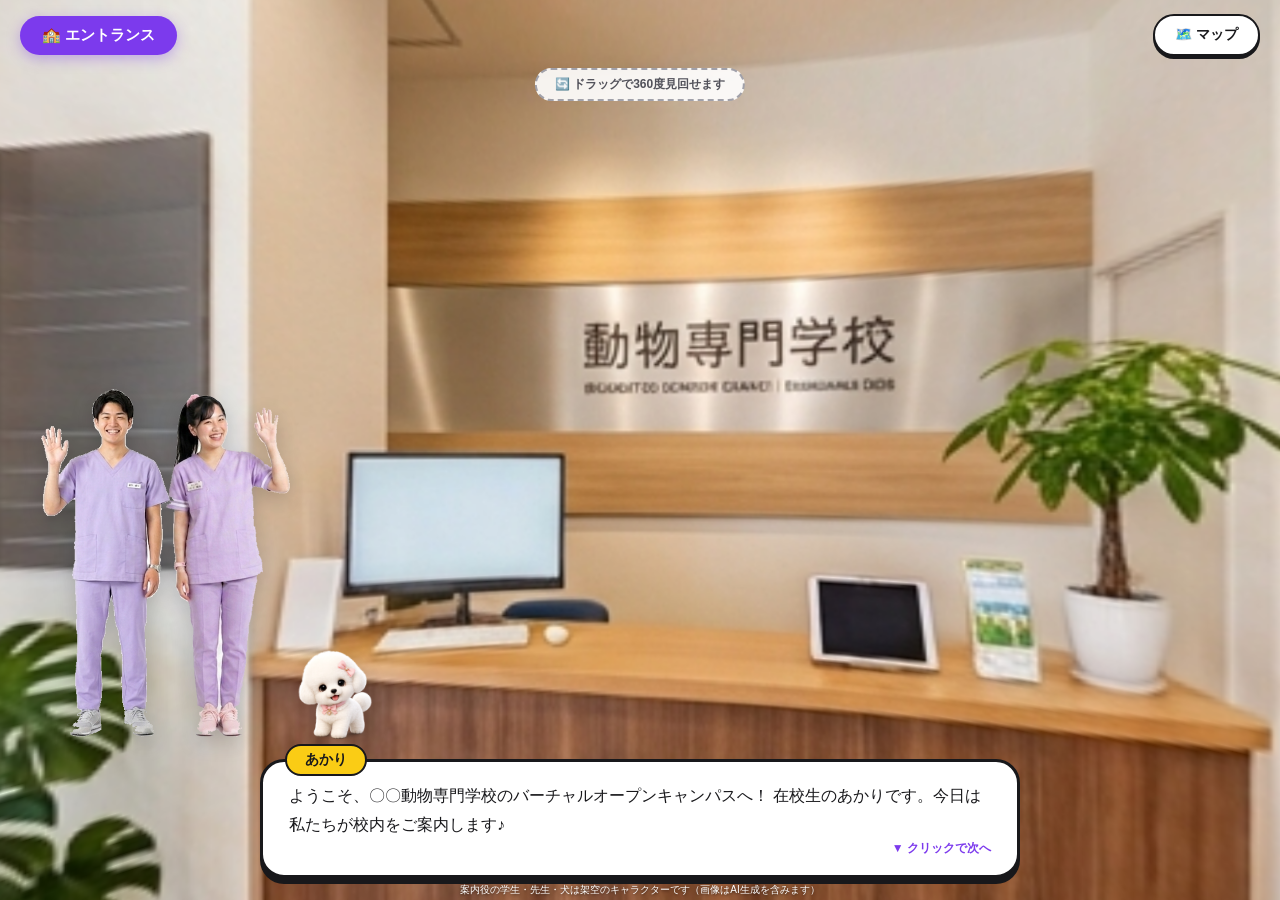
==== commit d304d610: "feat: 先生4人（みお・田中・大地・さくら）を実写AI生成画像に差し替え - chars/mio.png（プードル抱っこ）・tanaka.png・daichi.png・sakura.png を追加" ====
--- a/open-campus/index.html
+++ b/open-campus/index.html
@@ -846,13 +846,21 @@
   sakura: "chars/sakura.png"   // さくら先生（動物看護）
 };
 
-function applyCharImage(elm, path) {
+function applyCharImage(elm, path, charKey) {
   if (!path) return;
   const img = new Image();
   img.alt = "";
-  img.onload = () => { elm.innerHTML = ""; elm.appendChild(img); };
+  img.onload = () => {
+    // 読み込み中に別のキャラへ切り替わっていたら差し替えない（表示乱れ防止）
+    if (charKey && elm.dataset.char !== charKey) return;
+    elm.innerHTML = "";
+    elm.appendChild(img);
+  };
   img.src = path;
 }
+
+// 起動時に全キャラ画像を先読みして、切り替え時のチラつきを抑える
+Object.values(CHAR_IMAGES).forEach(p => { new Image().src = p; });
 
 // ================================================================
 // ツアー進行ロジック
@@ -904,7 +912,7 @@
     if (el.teacher.dataset.char !== line.char) {
       el.teacher.innerHTML = TEACHER_CHARS[line.char] || "";
       el.teacher.dataset.char = line.char;
-      applyCharImage(el.teacher, CHAR_IMAGES[line.char]);
+      applyCharImage(el.teacher, CHAR_IMAGES[line.char], line.char);
     }
     el.teacher.classList.add("show");
   }
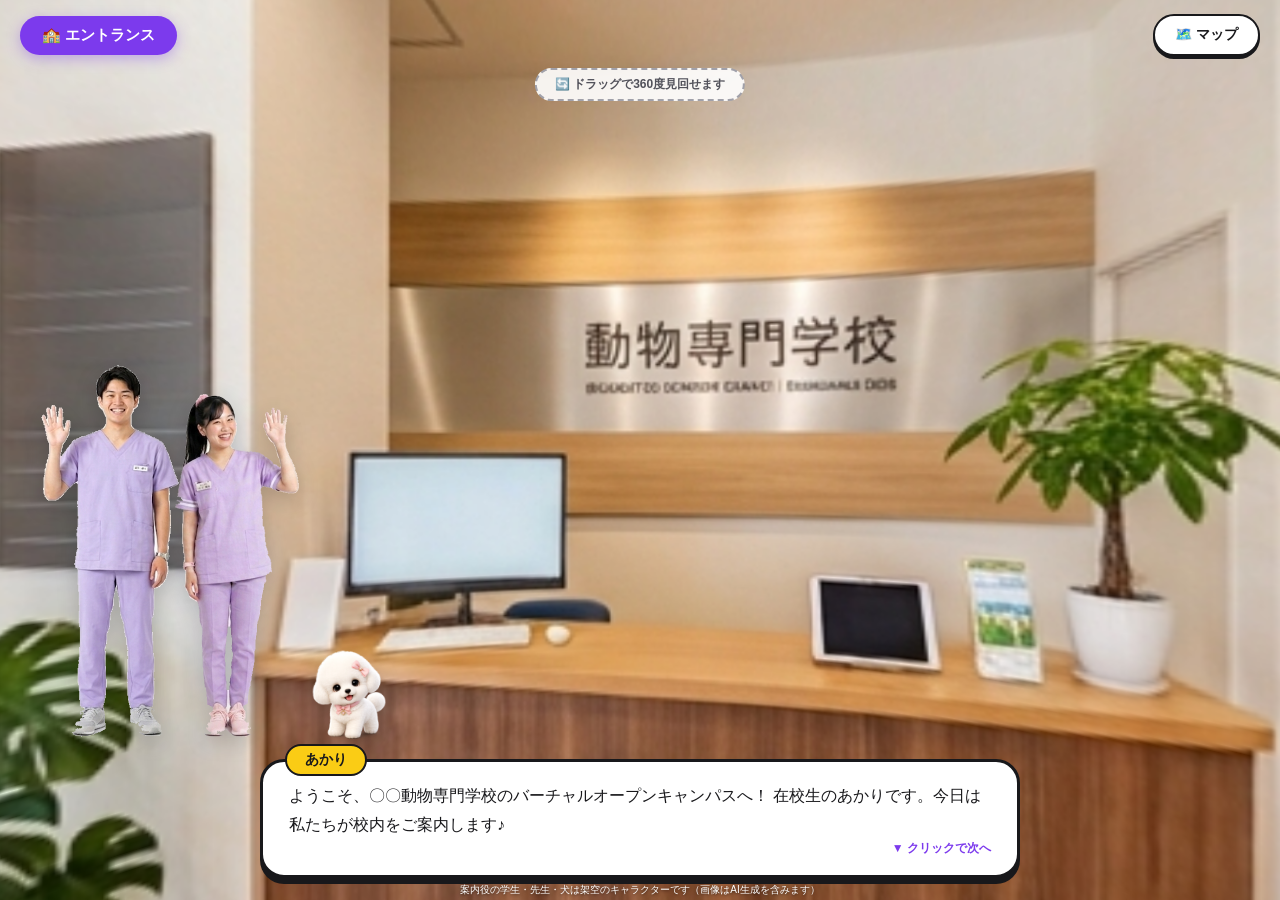
==== commit 95b30e04: "fix: キャラ画像の透過品質と表示サイズを全員分調整 - 全7キャラの透過を機械チェック＋拡大目視で点検 - あかり・さくら: 脚の間の消し残しを除去（縁取りごと） - みお先生: ポニーテールの髪" ====
--- a/open-campus/index.html
+++ b/open-campus/index.html
@@ -112,11 +112,16 @@
     transition: transform 0.4s ease, opacity 0.4s ease;
     z-index: 10;
   }
-  #guide2 { left: 3%; width: min(135px, 17.5vw); }
-  #guide  { left: calc(3% + min(125px, 16vw)); width: min(130px, 17vw); }
-  #dog    { left: calc(3% + min(120px, 15vw) + min(125px, 16vw)); width: min(100px, 13vw); bottom: 155px; }
+  #guide2 { left: 3%; width: min(144px, 18.5vw); }
+  #guide  { left: calc(3% + min(134px, 17vw)); width: min(130px, 17vw); }
+  #dog    { left: calc(3% + min(134px, 17vw) + min(125px, 16vw)); width: min(100px, 13vw); bottom: 155px; }
   #teacher{ right: 4%; width: min(160px, 21vw); opacity: 0; transform: translateX(60px); }
   #teacher.show { opacity: 1; transform: translateX(0); }
+  /* 先生ごとの表示サイズ調整：画像の縦横比の違いを補正し、
+     見た目の身長をさくら先生(476px)基準に統一。男性の先生は約5%大きめ(500px) */
+  #teacher[data-char="mio"]    { width: min(148px, 19.5vw); }
+  #teacher[data-char="tanaka"] { width: min(186px, 24vw); }
+  #teacher[data-char="daichi"] { width: min(204px, 26.5vw); }
   .char svg, .char img { width: 100%; height: auto; display: block; filter: drop-shadow(0 6px 10px rgba(0,0,0,0.18)); }
 
   /* 架空キャラクターの明記（誤解防止・常時表示） */
@@ -836,14 +841,16 @@
 // キャラだけ自動でイラスト→リアル画像に切り替わる（無ければイラストのまま）
 // 生成方法は「画像生成ガイド.md」を参照
 // ================================================================
+// 画像を差し替えたら CHAR_VER の数字を1つ上げる（ブラウザに古いキャッシュを使わせないため）
+const CHAR_VER = "?v=2";
 const CHAR_IMAGES = {
-  guide:  "chars/akari.png",   // あかり（女子学生・案内役）
-  guide2: "chars/riku.png",    // りく（男子学生・案内役）
-  dog:    "chars/maron.png",   // マロン
-  mio:    "chars/mio.png",     // みお先生（トリマー担当）
-  tanaka: "chars/tanaka.png",  // 田中先生（教務）
-  daichi: "chars/daichi.png",  // 大地先生（トレーニング）
-  sakura: "chars/sakura.png"   // さくら先生（動物看護）
+  guide:  "chars/akari.png" + CHAR_VER,   // あかり（女子学生・案内役）
+  guide2: "chars/riku.png" + CHAR_VER,    // りく（男子学生・案内役）
+  dog:    "chars/maron.png" + CHAR_VER,   // マロン
+  mio:    "chars/mio.png" + CHAR_VER,     // みお先生（トリマー担当）
+  tanaka: "chars/tanaka.png" + CHAR_VER,  // 田中先生（教務）
+  daichi: "chars/daichi.png" + CHAR_VER,  // 大地先生（トレーニング）
+  sakura: "chars/sakura.png" + CHAR_VER   // さくら先生（動物看護）
 };
 
 function applyCharImage(elm, path, charKey) {
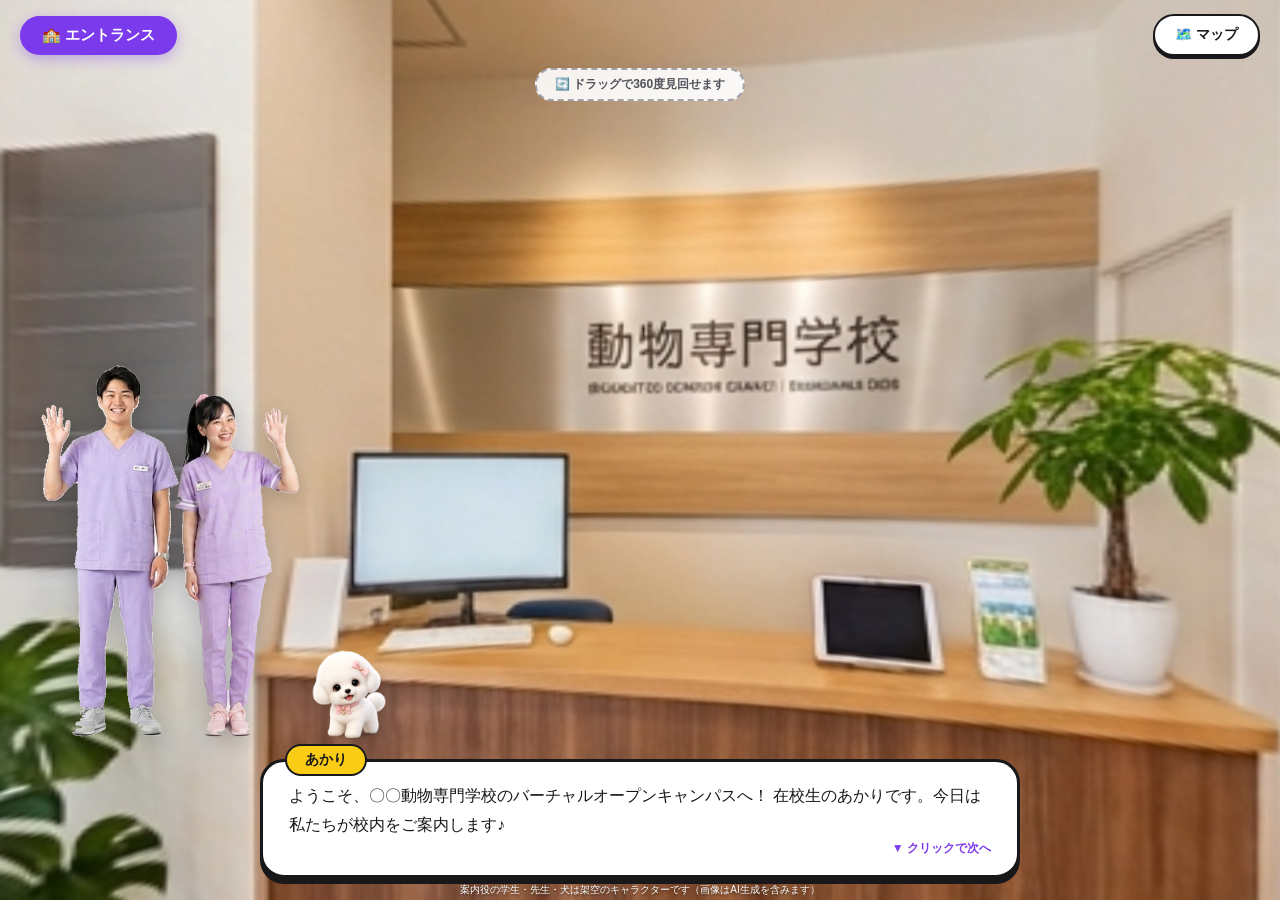
==== commit f7ed768e: "fix: レビュー指摘事項を修正（iOS safe-area対応・360度背景のちらつき解消） - viewport-fit=coverを追加し、env(safe-area-inset-bottom)" ====
--- a/open-campus/index.html
+++ b/open-campus/index.html
@@ -2,7 +2,7 @@
 <html lang="ja">
 <head>
 <meta charset="UTF-8">
-<meta name="viewport" content="width=device-width, initial-scale=1.0">
+<meta name="viewport" content="width=device-width, initial-scale=1.0, viewport-fit=cover">
 <title>バーチャルオープンキャンパス｜〇〇動物専門学校</title>
 <style>
   :root {
@@ -27,6 +27,7 @@
     position: relative;
     width: 100vw;
     height: 100vh;
+    height: 100dvh; /* iOS Safariのツールバー分を除いた実際の可視高さ */
     overflow: hidden;
   }
 
@@ -63,14 +64,6 @@
   #dragHint.hide { opacity: 0; }
 
   /* ===== スマホ調整（スマホ優先方針） ===== */
-  @media (max-width: 600px) {
-    #dialogText { font-size: 14px; }
-    .char { bottom: 215px; }
-    #dog { bottom: 210px; }
-    #areaBadge { font-size: 13px; padding: 8px 16px; }
-    #mapBtn { font-size: 13px; padding: 8px 16px; }
-    #actions { bottom: 200px; flex-direction: column; align-items: center; }
-  }
 
   /* ===== 上部バー ===== */
   #topbar {
@@ -138,19 +131,28 @@
     white-space: nowrap;
   }
 
-  /* しゃべっている人がぴょこっと動く */
+  /* しゃべっている人がぴょこっと動く（写真・イラストどちらにも効かせる） */
   @keyframes hop {
     0%, 100% { transform: translateY(0); }
     30% { transform: translateY(-10px); }
   }
-  .char.talking svg { animation: hop 0.5s ease; }
+  .char.talking svg, .char.talking img { animation: hop 0.5s ease; }
+  /* マロンがしゃべる時は、犬らしく2回弾むジャンプ */
+  @keyframes dogJump {
+    0%, 100% { transform: translateY(0); }
+    18% { transform: translateY(-24px); }
+    40% { transform: translateY(0); }
+    58% { transform: translateY(-14px); }
+    78% { transform: translateY(0); }
+  }
+  #dog.talking svg, #dog.talking img { animation: dogJump 0.7s ease; }
   #teacher.show.talking { transform: translateX(0); }
 
   /* ===== セリフボックス ===== */
   #dialog {
     position: absolute;
     left: 50%;
-    bottom: 22px;
+    bottom: calc(22px + env(safe-area-inset-bottom, 0px));
     transform: translateX(-50%);
     width: min(760px, 92vw);
     background: #fff;
@@ -194,7 +196,7 @@
   #actions {
     position: absolute;
     left: 50%;
-    bottom: 150px;
+    bottom: calc(150px + env(safe-area-inset-bottom, 0px));
     transform: translateX(-50%);
     display: none;
     gap: 12px;
@@ -281,6 +283,25 @@
   #closeMap {
     margin-top: 20px;
     width: 100%;
+  }
+
+  /* ===== スマホ調整（スマホ優先方針・必ずCSSの最後に置く） ===== */
+  @media (max-width: 600px) {
+    #dialogText { font-size: 14px; }
+    /* キャラを大きく表示。人物はセリフ3行時に足先ギリギリの高さ
+       （4行時は足先が少し隠れる・許容済み）。
+       マロンだけはセリフボックスに隠れない高さをキープ */
+    .char { bottom: 160px; }
+    #guide2 { left: 2%; width: 26vw; }
+    #guide  { left: calc(2% + 24.5vw); width: 24vw; }
+    #dog    { left: calc(2% + 24.5vw + 22.5vw); width: 18vw; bottom: 182px; }
+    #teacher { width: 27vw; }
+    #teacher[data-char="mio"]    { width: 25vw; }
+    #teacher[data-char="tanaka"] { width: 31.5vw; }
+    #teacher[data-char="daichi"] { width: 34.5vw; }
+    #areaBadge { font-size: 13px; padding: 8px 16px; }
+    #mapBtn { font-size: 13px; padding: 8px 16px; }
+    #actions { bottom: 220px; flex-direction: column; align-items: center; }
   }
 </style>
 </head>
@@ -720,22 +741,47 @@
   return c;
 }
 
+// 360度写真は area.photo をキーにキャッシュする。
+// エリア移動のたびに毎回読み込み直すと、切替の瞬間に仮背景が一瞬見えてしまうため、
+// ページ読み込み時に全エリア分を先読みしておき、2回目以降の表示はキャッシュから即座に出す。
+const panoCache = {};
+
+function toPOTCanvas(img) {
+  // WebGL1は2の累乗サイズしか扱えないため、どんな画像が来ても
+  // 2:1の累乗キャンバスに描き直してから使う（サイズ・比率は自由でOK）
+  const max = gl ? gl.getParameter(gl.MAX_TEXTURE_SIZE) : 2048;
+  const w = max >= 4096 ? 4096 : 2048;
+  const pot = document.createElement("canvas");
+  pot.width = w;
+  pot.height = w / 2;
+  pot.getContext("2d").drawImage(img, 0, 0, pot.width, pot.height);
+  return pot;
+}
+
+function preloadPanoramas() {
+  AREAS.forEach(area => {
+    if (!area.photo || panoCache[area.photo]) return;
+    const img = new Image();
+    img.onload = () => { panoCache[area.photo] = toPOTCanvas(img); };
+    img.src = area.photo;
+  });
+}
+
 function setPanorama(area) {
   yaw = 0; pitch = 0; autoRotate = true;
-  // まず仮背景を表示し、photo のファイルが実在すれば読み込み完了後に差し替える
+  if (area.photo && panoCache[area.photo]) {
+    // 先読み済みならちらつきなく即座に実写へ
+    setPanoTexture(panoCache[area.photo]);
+    return;
+  }
+  // 先読みが間に合っていない時だけ、仮背景→読み込み完了後に差し替え
   // （ファイルがまだ無くてもエラーにならず仮背景のまま動く）
   setPanoTexture(makePlaceholderPano(area));
   if (area.photo) {
     const img = new Image();
     img.onload = () => {
-      // WebGL1は2の累乗サイズしか扱えないため、どんな画像が来ても
-      // 2:1の累乗キャンバスに描き直してから使う（サイズ・比率は自由でOK）
-      const max = gl ? gl.getParameter(gl.MAX_TEXTURE_SIZE) : 2048;
-      const w = max >= 4096 ? 4096 : 2048;
-      const pot = document.createElement("canvas");
-      pot.width = w;
-      pot.height = w / 2;
-      pot.getContext("2d").drawImage(img, 0, 0, pot.width, pot.height);
+      const pot = toPOTCanvas(img);
+      panoCache[area.photo] = pot;
       setPanoTexture(pot);
     };
     img.src = area.photo;
@@ -928,7 +974,7 @@
   [el.guide, el.guide2, el.dog, el.teacher].forEach(c => c.classList.remove("talking"));
   const talker = { guide: el.guide, guide2: el.guide2, dog: el.dog, teacher: el.teacher }[line.speaker] || el.guide;
   talker.classList.add("talking");
-  setTimeout(() => talker.classList.remove("talking"), 500);
+  setTimeout(() => talker.classList.remove("talking"), 800);
 }
 
 function nextLine() {
@@ -978,6 +1024,7 @@
 
 // スタート
 initPano();
+preloadPanoramas();
 applyCharImage(el.guide, CHAR_IMAGES.guide);
 applyCharImage(el.guide2, CHAR_IMAGES.guide2);
 applyCharImage(el.dog, CHAR_IMAGES.dog);
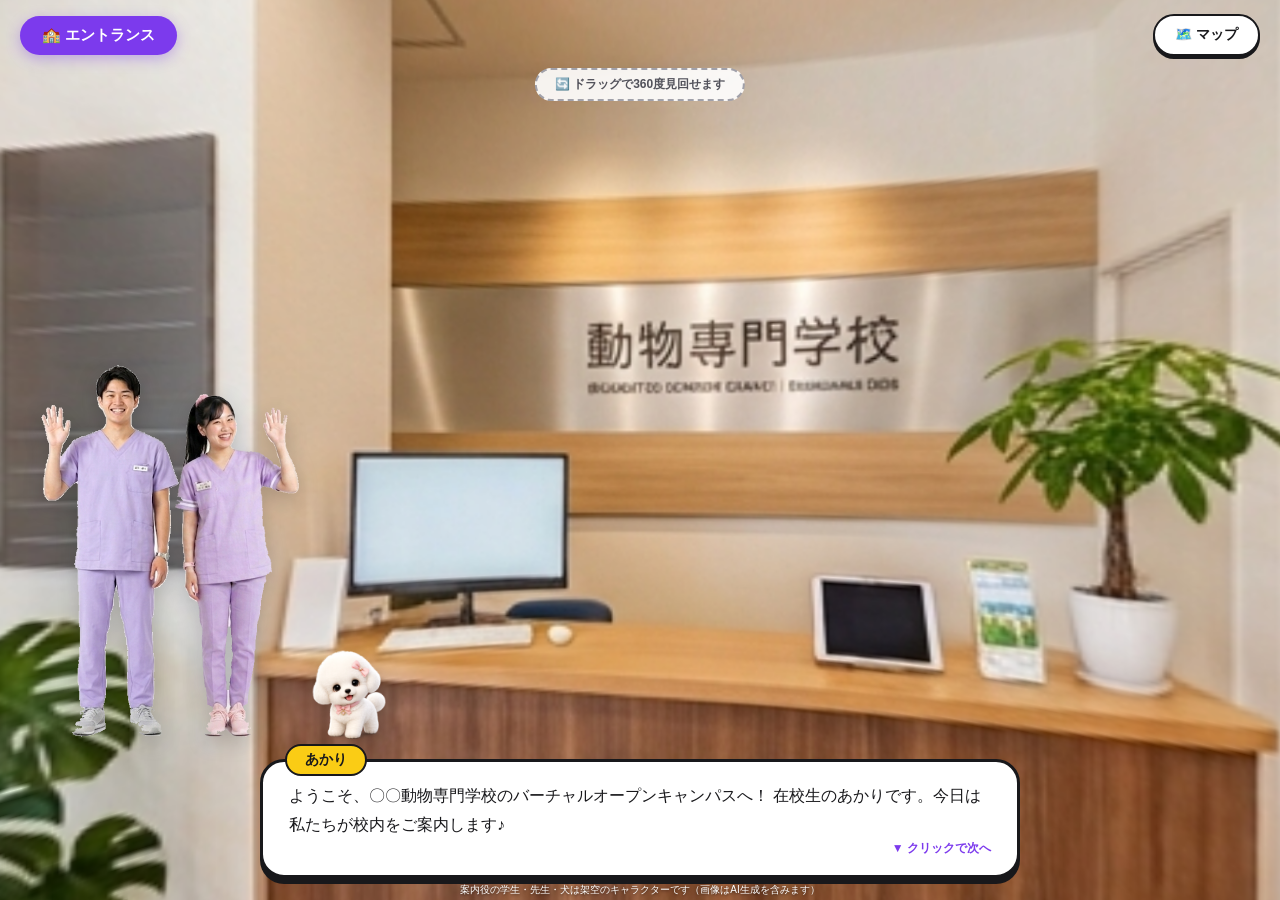
==== commit d90d9707: "feat: キーボード操作対応（Enter/Spaceでセリフ送り）、ローカル起動用バッチファイルを追加 - セリフボックスにrole=button・tabindex・keydownハンドラを追加（T" ====
--- a/open-campus/index.html
+++ b/open-campus/index.html
@@ -163,6 +163,10 @@
     cursor: pointer;
     z-index: 20;
     user-select: none;
+  }
+  #dialog:focus-visible {
+    outline: 3px solid var(--blue);
+    outline-offset: 3px;
   }
   #speakerName {
     position: absolute;
@@ -415,8 +419,8 @@
 
   <div id="aiNote">案内役の学生・先生・犬は架空のキャラクターです（画像はAI生成を含みます）</div>
 
-  <!-- セリフボックス -->
-  <div id="dialog" onclick="nextLine()">
+  <!-- セリフボックス（キーボード操作対応：Tab移動→Enter/Spaceで次へ） -->
+  <div id="dialog" onclick="nextLine()" onkeydown="handleDialogKey(event)" role="button" tabindex="0" aria-label="次へ進む">
     <div id="speakerName">あかり</div>
     <div id="dialogText"></div>
     <div id="nextHint">▼ クリックで次へ</div>
@@ -986,6 +990,14 @@
   }
 }
 
+// キーボード操作対応：Enter/Spaceでセリフを送る（Spaceのページスクロールは抑止）
+function handleDialogKey(e) {
+  if (e.key === "Enter" || e.key === " ") {
+    e.preventDefault();
+    nextLine();
+  }
+}
+
 function endArea() {
   el.dialog.style.display = "none";
   el.actions.classList.add("show");
